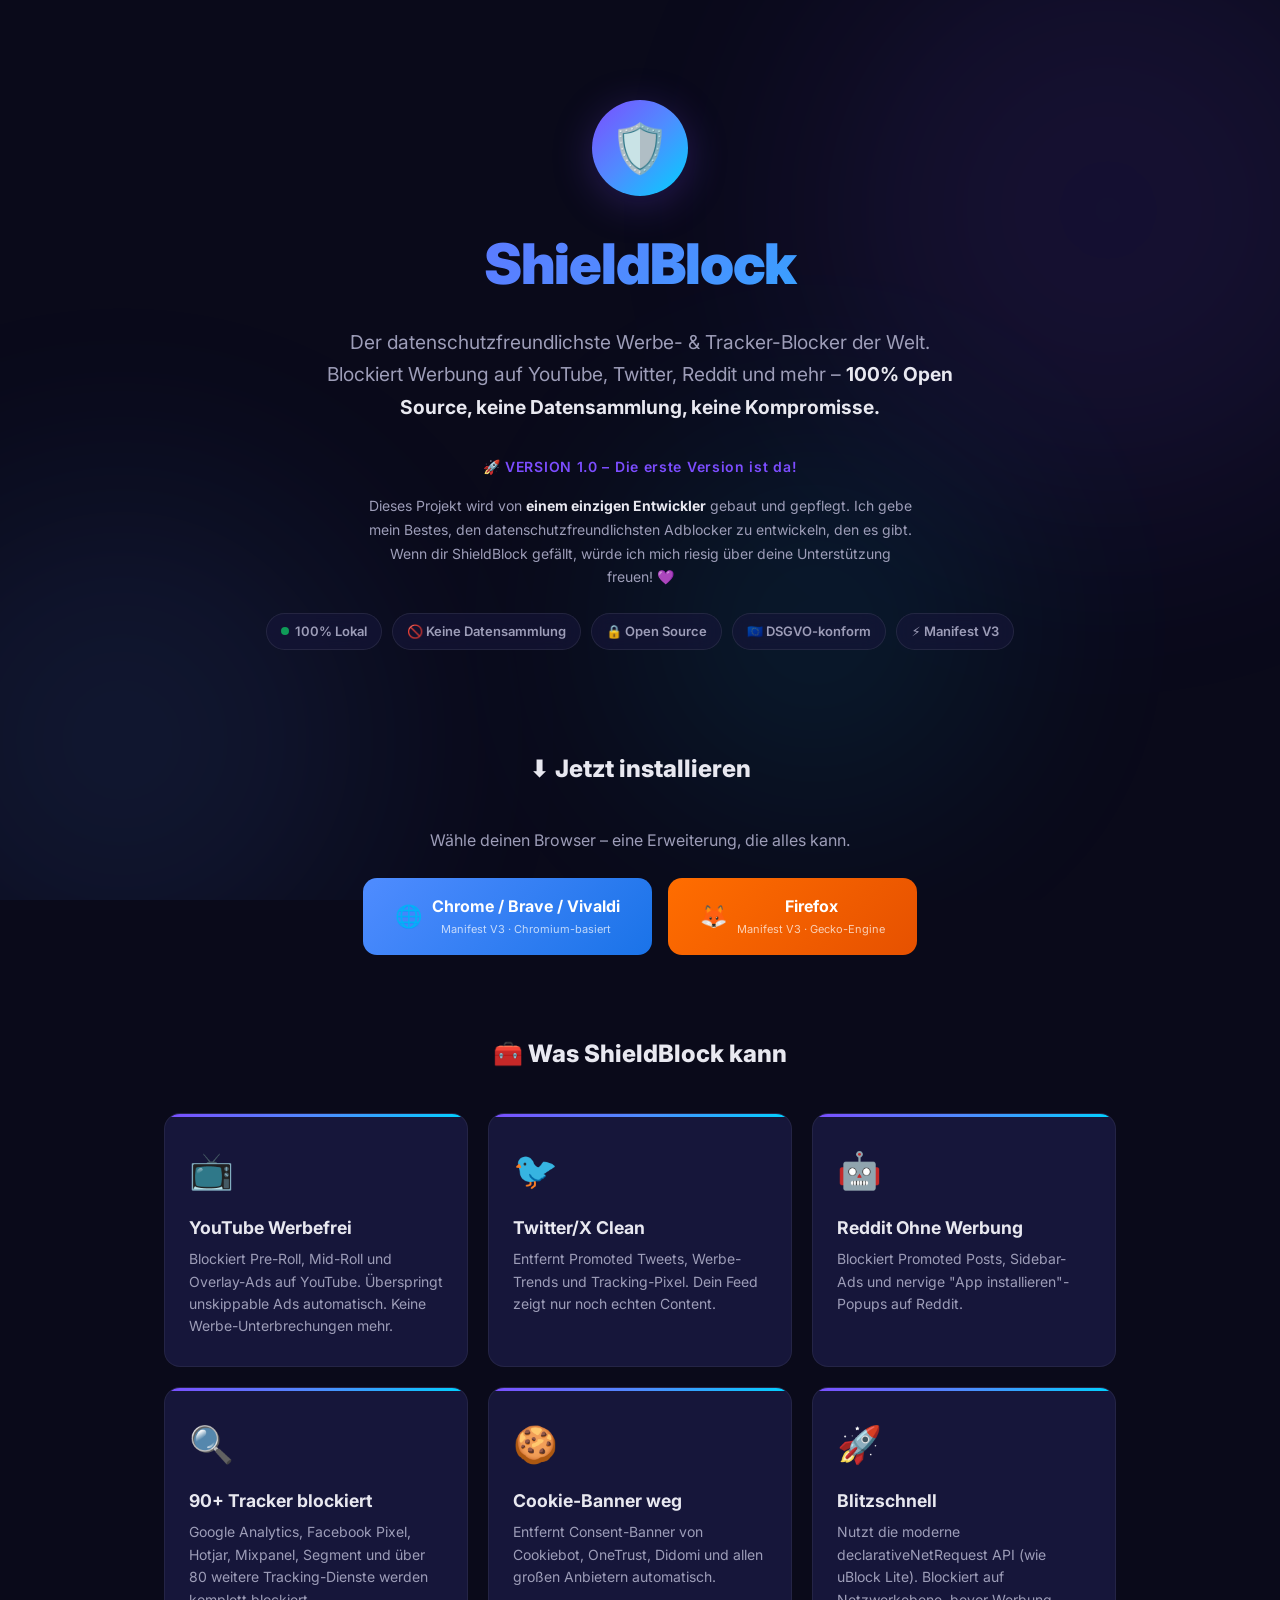
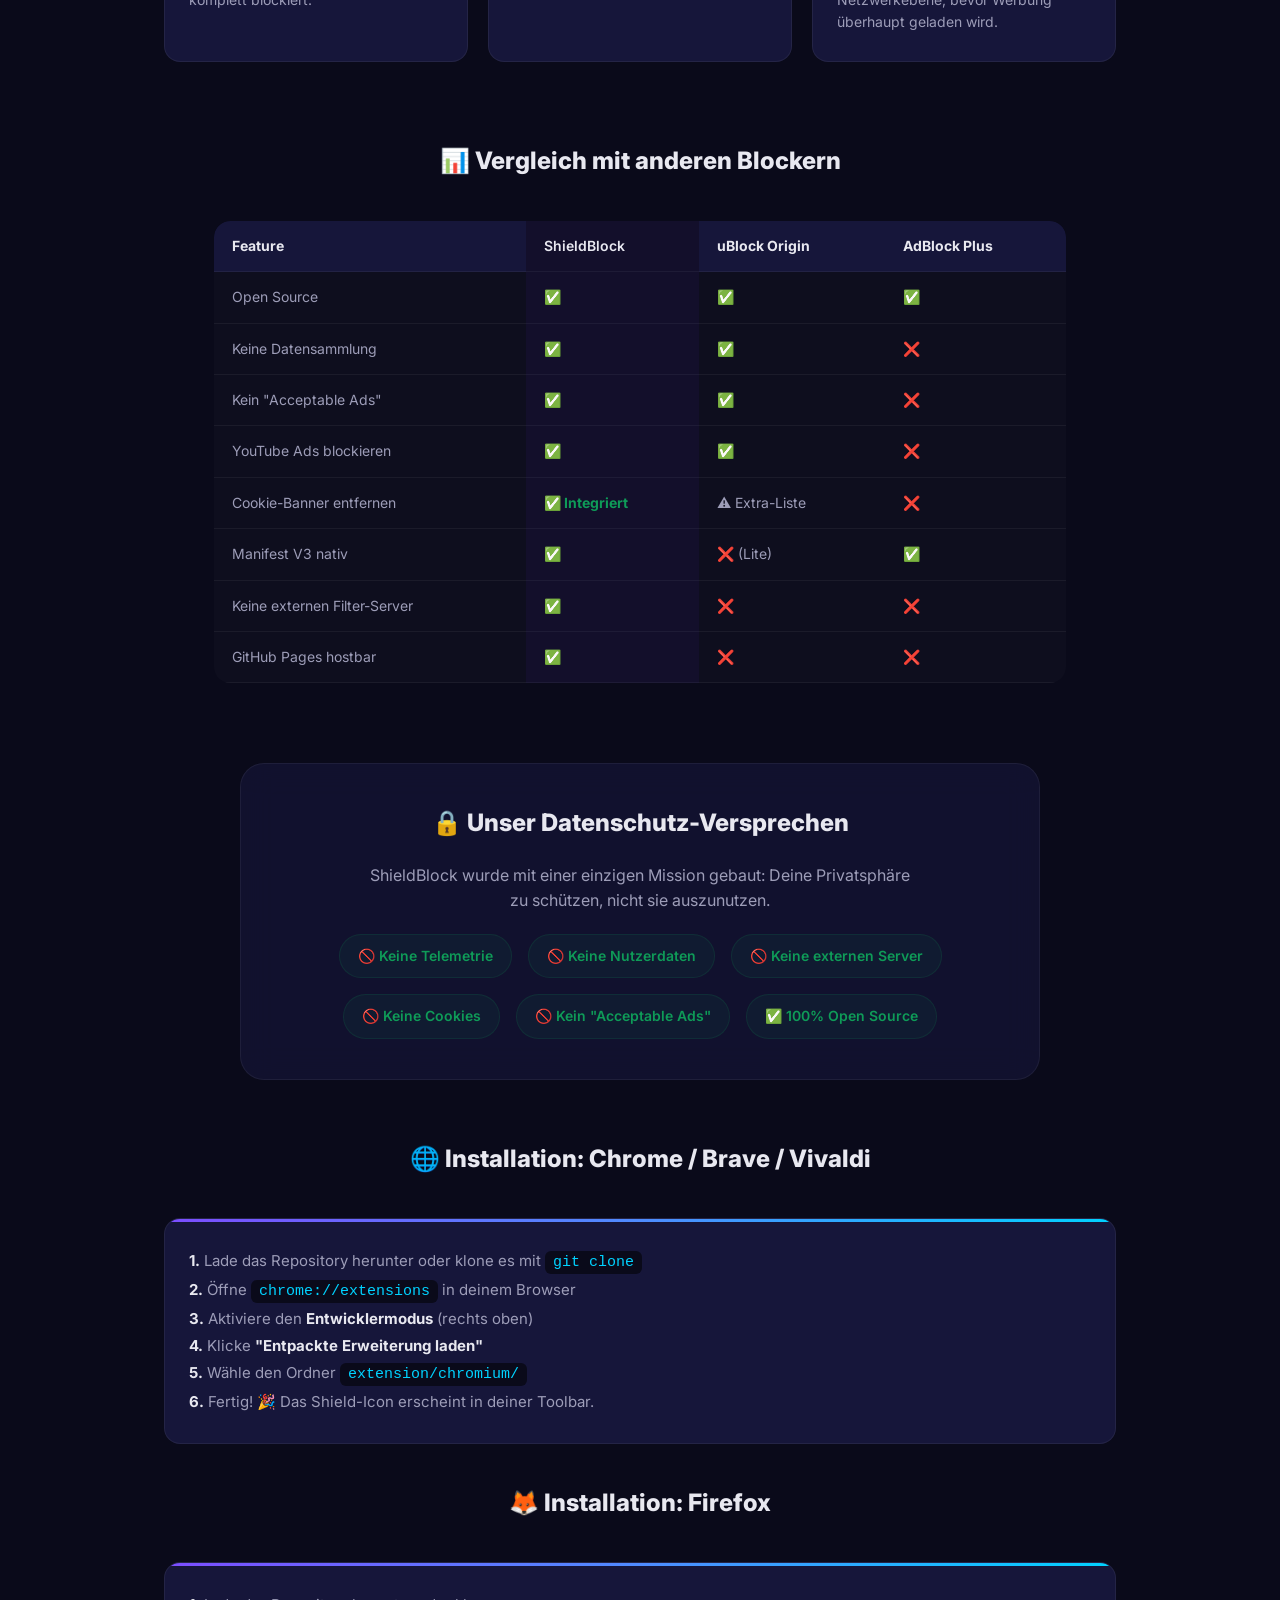
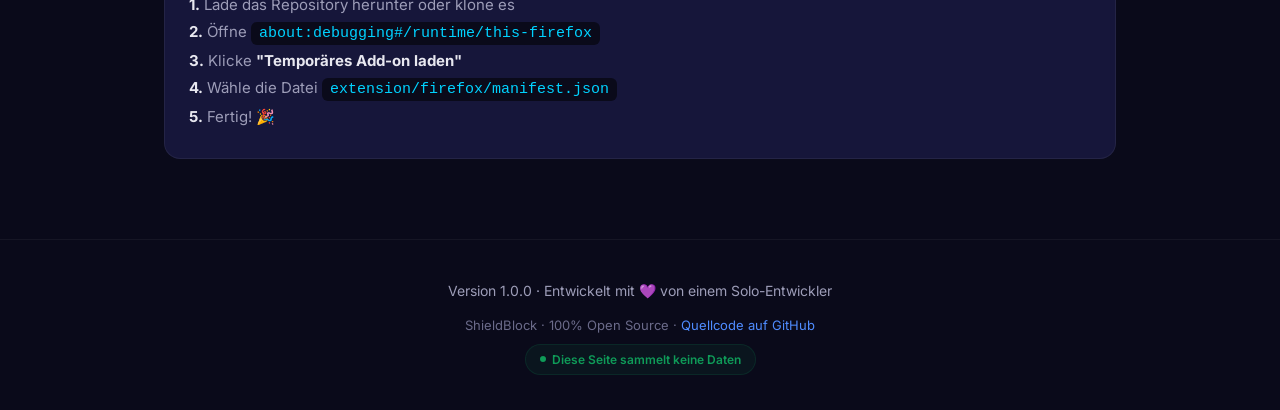
==== index.html @ 80fc5086 "Add files via upload" ====
<!DOCTYPE html>
<html lang="de">
<head>
  <meta charset="UTF-8">
  <meta name="viewport" content="width=device-width, initial-scale=1.0">
  <title>ShieldBlock – Der datenschutzfreundlichste Werbe- & Tracker-Blocker</title>
  <meta name="description" content="ShieldBlock blockiert Werbung auf YouTube, Twitter/X, Reddit und mehr. 100% datenschutzfreundlich, Open Source, keine Datensammlung. Browser-Erweiterung für Chrome, Brave, Vivaldi und Firefox.">
  <meta name="theme-color" content="#0a0a1a">
  <meta name="author" content="ShieldBlock">
  <meta property="og:title" content="ShieldBlock – Werbe- & Tracker-Blocker">
  <meta property="og:description" content="Blockiert Werbung, Tracker und Cookie-Banner auf allen Webseiten. 100% privat.">
  <meta property="og:type" content="website">
  <link rel="icon" href="data:image/svg+xml,<svg xmlns='http://www.w3.org/2000/svg' viewBox='0 0 100 100'><text y='0.9em' font-size='90'>🛡️</text></svg>">
  <link rel="stylesheet" href="styles.css">
</head>
<body>

  <div class="bg-animation" aria-hidden="true">
    <div class="orb"></div>
    <div class="orb"></div>
    <div class="orb"></div>
  </div>

  <div class="app-wrapper">

    <!-- ═══ HERO ═══ -->
    <header class="hero" id="hero">
      <div class="hero__shield" aria-hidden="true">🛡️</div>
      <h1 class="hero__title">ShieldBlock</h1>
      <p class="hero__subtitle">
        Der datenschutzfreundlichste Werbe- &amp; Tracker-Blocker der Welt.
        Blockiert Werbung auf YouTube, Twitter, Reddit und mehr –
        <strong>100% Open Source, keine Datensammlung, keine Kompromisse.</strong>
      </p>
      <p style="color: #7c4dff; font-size: 14px; font-weight: 600; margin-bottom: 16px; letter-spacing: 0.05em;">🚀 VERSION 1.0 – Die erste Version ist da!</p>
      <p style="color: #9d9db8; font-size: 14px; max-width: 550px; margin: 0 auto 24px; line-height: 1.7;">
        Dieses Projekt wird von <strong style="color: #e8e8f0;">einem einzigen Entwickler</strong> gebaut und gepflegt.
        Ich gebe mein Bestes, den datenschutzfreundlichsten Adblocker zu entwickeln, den es gibt.
        Wenn dir ShieldBlock gefällt, würde ich mich riesig über deine Unterstützung freuen! 💜
      </p>

      <div class="badges">
        <span class="badge"><span class="badge__dot"></span> 100% Lokal</span>
        <span class="badge">🚫 Keine Datensammlung</span>
        <span class="badge">🔒 Open Source</span>
        <span class="badge">🇪🇺 DSGVO-konform</span>
        <span class="badge">⚡ Manifest V3</span>
      </div>
    </header>

    <!-- ═══ DOWNLOAD ═══ -->
    <section class="download-section" id="download">
      <h2 class="section-title">⬇️ Jetzt installieren</h2>
      <p style="color: #9d9db8; margin-bottom: 8px;">Wähle deinen Browser – eine Erweiterung, die alles kann.</p>
      <div class="download-buttons">
        <a class="btn-download btn-download--chrome" href="#install-chromium" id="btn-chrome">
          <span class="btn-download__icon">🌐</span>
          <span class="btn-download__text">
            Chrome / Brave / Vivaldi
            <small>Manifest V3 · Chromium-basiert</small>
          </span>
        </a>
        <a class="btn-download btn-download--firefox" href="#install-firefox" id="btn-firefox">
          <span class="btn-download__icon">🦊</span>
          <span class="btn-download__text">
            Firefox
            <small>Manifest V3 · Gecko-Engine</small>
          </span>
        </a>
      </div>
    </section>

    <!-- ═══ FEATURES ═══ -->
    <section class="features-section" id="features">
      <h2 class="section-title">🧰 Was ShieldBlock kann</h2>
      <div class="features-grid">
        <div class="feature-card">
          <span class="feature-card__icon">📺</span>
          <h3 class="feature-card__title">YouTube Werbefrei</h3>
          <p class="feature-card__desc">Blockiert Pre-Roll, Mid-Roll und Overlay-Ads auf YouTube. Überspringt unskippable Ads automatisch. Keine Werbe-Unterbrechungen mehr.</p>
        </div>
        <div class="feature-card">
          <span class="feature-card__icon">🐦</span>
          <h3 class="feature-card__title">Twitter/X Clean</h3>
          <p class="feature-card__desc">Entfernt Promoted Tweets, Werbe-Trends und Tracking-Pixel. Dein Feed zeigt nur noch echten Content.</p>
        </div>
        <div class="feature-card">
          <span class="feature-card__icon">🤖</span>
          <h3 class="feature-card__title">Reddit Ohne Werbung</h3>
          <p class="feature-card__desc">Blockiert Promoted Posts, Sidebar-Ads und nervige "App installieren"-Popups auf Reddit.</p>
        </div>
        <div class="feature-card">
          <span class="feature-card__icon">🔍</span>
          <h3 class="feature-card__title">90+ Tracker blockiert</h3>
          <p class="feature-card__desc">Google Analytics, Facebook Pixel, Hotjar, Mixpanel, Segment und über 80 weitere Tracking-Dienste werden komplett blockiert.</p>
        </div>
        <div class="feature-card">
          <span class="feature-card__icon">🍪</span>
          <h3 class="feature-card__title">Cookie-Banner weg</h3>
          <p class="feature-card__desc">Entfernt Consent-Banner von Cookiebot, OneTrust, Didomi und allen großen Anbietern automatisch.</p>
        </div>
        <div class="feature-card">
          <span class="feature-card__icon">🚀</span>
          <h3 class="feature-card__title">Blitzschnell</h3>
          <p class="feature-card__desc">Nutzt die moderne declarativeNetRequest API (wie uBlock Lite). Blockiert auf Netzwerkebene, bevor Werbung überhaupt geladen wird.</p>
        </div>
      </div>
    </section>

    <!-- ═══ COMPARISON ═══ -->
    <section class="comparison-section" id="comparison">
      <h2 class="section-title">📊 Vergleich mit anderen Blockern</h2>
      <table class="comparison-table">
        <thead>
          <tr>
            <th>Feature</th>
            <th class="highlight">ShieldBlock</th>
            <th>uBlock Origin</th>
            <th>AdBlock Plus</th>
          </tr>
        </thead>
        <tbody>
          <tr>
            <td>Open Source</td>
            <td class="highlight"><span class="check">✅</span></td>
            <td><span class="check">✅</span></td>
            <td><span class="check">✅</span></td>
          </tr>
          <tr>
            <td>Keine Datensammlung</td>
            <td class="highlight"><span class="check">✅</span></td>
            <td><span class="check">✅</span></td>
            <td><span class="cross">❌</span></td>
          </tr>
          <tr>
            <td>Kein "Acceptable Ads"</td>
            <td class="highlight"><span class="check">✅</span></td>
            <td><span class="check">✅</span></td>
            <td><span class="cross">❌</span></td>
          </tr>
          <tr>
            <td>YouTube Ads blockieren</td>
            <td class="highlight"><span class="check">✅</span></td>
            <td><span class="check">✅</span></td>
            <td><span class="cross">❌</span></td>
          </tr>
          <tr>
            <td>Cookie-Banner entfernen</td>
            <td class="highlight"><span class="check">✅ Integriert</span></td>
            <td>⚠️ Extra-Liste</td>
            <td><span class="cross">❌</span></td>
          </tr>
          <tr>
            <td>Manifest V3 nativ</td>
            <td class="highlight"><span class="check">✅</span></td>
            <td><span class="cross">❌</span> (Lite)</td>
            <td><span class="check">✅</span></td>
          </tr>
          <tr>
            <td>Keine externen Filter-Server</td>
            <td class="highlight"><span class="check">✅</span></td>
            <td><span class="cross">❌</span></td>
            <td><span class="cross">❌</span></td>
          </tr>
          <tr>
            <td>GitHub Pages hostbar</td>
            <td class="highlight"><span class="check">✅</span></td>
            <td><span class="cross">❌</span></td>
            <td><span class="cross">❌</span></td>
          </tr>
        </tbody>
      </table>
    </section>

    <!-- ═══ PRIVACY ═══ -->
    <section class="privacy-section" id="privacy">
      <h2 class="section-title">🔒 Unser Datenschutz-Versprechen</h2>
      <p style="color: #9d9db8; max-width: 560px; margin: 0 auto;">
        ShieldBlock wurde mit einer einzigen Mission gebaut: Deine Privatsphäre zu schützen, nicht sie auszunutzen.
      </p>
      <ul class="privacy-list">
        <li>🚫 Keine Telemetrie</li>
        <li>🚫 Keine Nutzerdaten</li>
        <li>🚫 Keine externen Server</li>
        <li>🚫 Keine Cookies</li>
        <li>🚫 Kein "Acceptable Ads"</li>
        <li>✅ 100% Open Source</li>
      </ul>
    </section>

    <!-- ═══ INSTALL INSTRUCTIONS ═══ -->
    <section class="features-section" id="install-chromium" style="margin-top: -20px;">
      <h2 class="section-title">🌐 Installation: Chrome / Brave / Vivaldi</h2>
      <div class="features-grid" style="grid-template-columns: 1fr;">
        <div class="feature-card">
          <p class="feature-card__desc" style="font-size: 15px; line-height: 1.8;">
            <strong style="color: #e8e8f0;">1.</strong> Lade das Repository herunter oder klone es mit <code style="background: #0a0a1a; padding: 3px 8px; border-radius: 6px; color: #00d2ff;">git clone</code><br>
            <strong style="color: #e8e8f0;">2.</strong> Öffne <code style="background: #0a0a1a; padding: 3px 8px; border-radius: 6px; color: #00d2ff;">chrome://extensions</code> in deinem Browser<br>
            <strong style="color: #e8e8f0;">3.</strong> Aktiviere den <strong style="color: #e8e8f0;">Entwicklermodus</strong> (rechts oben)<br>
            <strong style="color: #e8e8f0;">4.</strong> Klicke <strong style="color: #e8e8f0;">"Entpackte Erweiterung laden"</strong><br>
            <strong style="color: #e8e8f0;">5.</strong> Wähle den Ordner <code style="background: #0a0a1a; padding: 3px 8px; border-radius: 6px; color: #00d2ff;">extension/chromium/</code><br>
            <strong style="color: #e8e8f0;">6.</strong> Fertig! 🎉 Das Shield-Icon erscheint in deiner Toolbar.
          </p>
        </div>
      </div>
    </section>

    <section class="features-section" id="install-firefox" style="margin-top: -40px;">
      <h2 class="section-title">🦊 Installation: Firefox</h2>
      <div class="features-grid" style="grid-template-columns: 1fr;">
        <div class="feature-card">
          <p class="feature-card__desc" style="font-size: 15px; line-height: 1.8;">
            <strong style="color: #e8e8f0;">1.</strong> Lade das Repository herunter oder klone es<br>
            <strong style="color: #e8e8f0;">2.</strong> Öffne <code style="background: #0a0a1a; padding: 3px 8px; border-radius: 6px; color: #00d2ff;">about:debugging#/runtime/this-firefox</code><br>
            <strong style="color: #e8e8f0;">3.</strong> Klicke <strong style="color: #e8e8f0;">"Temporäres Add-on laden"</strong><br>
            <strong style="color: #e8e8f0;">4.</strong> Wähle die Datei <code style="background: #0a0a1a; padding: 3px 8px; border-radius: 6px; color: #00d2ff;">extension/firefox/manifest.json</code><br>
            <strong style="color: #e8e8f0;">5.</strong> Fertig! 🎉
          </p>
        </div>
      </div>
    </section>

    <!-- ═══ FOOTER ═══ -->
    <footer class="site-footer" id="footer">
      <p style="margin-bottom: 12px; font-size: 14px; color: #9d9db8;">Version 1.0.0 &middot; Entwickelt mit 💜 von einem Solo-Entwickler</p>
      <p>ShieldBlock &middot; 100% Open Source &middot; <a href="https://github.com" target="_blank" rel="noopener noreferrer">Quellcode auf GitHub</a></p>
      <p style="margin-top: 8px; display: inline-flex; align-items: center; gap: 6px; padding: 5px 14px; border-radius: 100px; background: rgba(15,155,88,0.08); border: 1px solid rgba(15,155,88,0.15); color: #0f9b58; font-size: 12px; font-weight: 600;">
        <span style="width:6px;height:6px;border-radius:50%;background:#0f9b58;display:inline-block;"></span>
        Diese Seite sammelt keine Daten
      </p>
    </footer>

  </div>
</body>
</html>
---- styles.css ----
/* ============================================
   PrivacyToolbox – Landing Page Styles
   GitHub Pages – Dark Premium Design
   ============================================ */

@import url('https://fonts.googleapis.com/css2?family=Inter:wght@400;500;600;700;800;900&display=swap');

:root {
  --bg-primary: #0a0a1a;
  --bg-secondary: #111128;
  --bg-card: #16163a;
  --bg-glass: rgba(22, 22, 58, 0.65);
  --text-primary: #e8e8f0;
  --text-secondary: #9d9db8;
  --text-muted: #6b6b8a;
  --accent-purple: #7c4dff;
  --accent-blue: #4f8cff;
  --accent-cyan: #00d2ff;
  --accent-green: #0f9b58;
  --accent-orange: #ff6d00;
  --gradient-hero: linear-gradient(135deg, #7c4dff 0%, #4f8cff 50%, #00d2ff 100%);
  --shadow-glow: 0 8px 40px rgba(124, 77, 255, 0.25);
  --radius-md: 16px;
  --radius-lg: 24px;
  --transition: 0.3s cubic-bezier(0.4, 0, 0.2, 1);
}

*, *::before, *::after { margin: 0; padding: 0; box-sizing: border-box; }
html { scroll-behavior: smooth; }
body {
  font-family: 'Inter', system-ui, sans-serif;
  background: var(--bg-primary);
  color: var(--text-primary);
  line-height: 1.6;
  min-height: 100vh;
  overflow-x: hidden;
  -webkit-font-smoothing: antialiased;
}

/* ── Background Animation ── */
.bg-animation { position: fixed; inset: 0; z-index: 0; pointer-events: none; overflow: hidden; }
.orb { position: absolute; border-radius: 50%; filter: blur(120px); opacity: 0.1; animation: orbFloat 20s ease-in-out infinite; }
.orb:nth-child(1) { width: 600px; height: 600px; background: var(--accent-purple); top: -10%; right: -10%; animation-duration: 25s; }
.orb:nth-child(2) { width: 500px; height: 500px; background: var(--accent-blue); bottom: -10%; left: -10%; animation-duration: 30s; animation-delay: -5s; }
.orb:nth-child(3) { width: 350px; height: 350px; background: var(--accent-cyan); top: 50%; left: 50%; animation-duration: 22s; animation-delay: -10s; }
@keyframes orbFloat {
  0%, 100% { transform: translate(0, 0) scale(1); }
  33% { transform: translate(40px, -60px) scale(1.08); }
  66% { transform: translate(-30px, 40px) scale(0.95); }
}

.app-wrapper { position: relative; z-index: 1; }

/* ── Hero ── */
.hero { text-align: center; padding: 100px 24px 60px; }
.hero__shield {
  display: inline-flex; align-items: center; justify-content: center;
  width: 96px; height: 96px; border-radius: 50%;
  background: var(--gradient-hero); font-size: 48px; margin-bottom: 24px;
  box-shadow: var(--shadow-glow);
  animation: shieldPulse 3s ease-in-out infinite;
}
@keyframes shieldPulse {
  0%, 100% { box-shadow: 0 0 30px rgba(124, 77, 255, 0.3); }
  50% { box-shadow: 0 0 60px rgba(124, 77, 255, 0.5), 0 0 100px rgba(79, 140, 255, 0.2); }
}
.hero__title {
  font-size: clamp(2rem, 5vw, 3.5rem); font-weight: 900; letter-spacing: -0.02em;
  background: var(--gradient-hero); -webkit-background-clip: text; -webkit-text-fill-color: transparent;
  background-clip: text; margin-bottom: 16px;
}
.hero__subtitle {
  font-size: clamp(1rem, 2.5vw, 1.2rem); color: var(--text-secondary);
  max-width: 640px; margin: 0 auto 32px; line-height: 1.7;
}
.hero__subtitle strong { color: var(--text-primary); }

/* ── Badges ── */
.badges { display: flex; flex-wrap: wrap; justify-content: center; gap: 10px; margin-bottom: 40px; }
.badge {
  display: inline-flex; align-items: center; gap: 6px;
  padding: 7px 14px; border-radius: 100px;
  background: var(--bg-glass); backdrop-filter: blur(12px);
  border: 1px solid rgba(255,255,255,0.08);
  font-size: 13px; font-weight: 600; color: var(--text-secondary);
  transition: all var(--transition);
}
.badge:hover { border-color: rgba(124,77,255,0.3); color: var(--text-primary); }
.badge__dot { width: 8px; height: 8px; border-radius: 50%; background: var(--accent-green); animation: dotBlink 2s ease-in-out infinite; }
@keyframes dotBlink { 0%, 100% { opacity: 1; } 50% { opacity: 0.3; } }

/* ── Download Buttons ── */
.download-section { text-align: center; max-width: 700px; margin: 0 auto 80px; padding: 0 24px; }
.download-buttons { display: flex; flex-wrap: wrap; justify-content: center; gap: 16px; margin-top: 24px; }
.btn-download {
  display: inline-flex; align-items: center; gap: 10px;
  padding: 16px 32px; border-radius: 14px;
  font-size: 16px; font-weight: 700; color: #fff;
  text-decoration: none; border: none; cursor: pointer;
  transition: all var(--transition); position: relative; overflow: hidden;
}
.btn-download::before {
  content: ''; position: absolute; inset: 0;
  background: rgba(255,255,255,0.1); opacity: 0;
  transition: opacity var(--transition);
}
.btn-download:hover::before { opacity: 1; }
.btn-download:hover { transform: translateY(-3px); box-shadow: 0 12px 40px rgba(0,0,0,0.4); }
.btn-download:active { transform: translateY(0) scale(0.98); }
.btn-download--chrome { background: linear-gradient(135deg, #4f8cff, #1a73e8); }
.btn-download--firefox { background: linear-gradient(135deg, #ff6d00, #e65100); }
.btn-download__icon { font-size: 22px; }
.btn-download__text small { display: block; font-size: 11px; font-weight: 400; opacity: 0.7; margin-top: 2px; }

/* ── Features Grid ── */
.features-section { max-width: 1000px; margin: 0 auto 80px; padding: 0 24px; }
.section-title { text-align: center; font-size: 1.5rem; font-weight: 800; margin-bottom: 40px; }
.features-grid { display: grid; grid-template-columns: repeat(auto-fit, minmax(260px, 1fr)); gap: 20px; }
.feature-card {
  padding: 28px 24px; border-radius: var(--radius-md);
  background: var(--bg-card); border: 1px solid rgba(255,255,255,0.06);
  transition: all var(--transition); position: relative; overflow: hidden;
}
.feature-card::before {
  content: ''; position: absolute; top: 0; left: 0; right: 0; height: 3px;
  background: var(--gradient-hero); border-radius: var(--radius-md) var(--radius-md) 0 0;
}
.feature-card:hover { transform: translateY(-4px); border-color: rgba(255,255,255,0.12); box-shadow: 0 16px 48px rgba(0,0,0,0.4); }
.feature-card__icon { font-size: 36px; margin-bottom: 14px; display: block; }
.feature-card__title { font-size: 1.1rem; font-weight: 700; margin-bottom: 6px; }
.feature-card__desc { font-size: 14px; color: var(--text-secondary); line-height: 1.6; }

/* ── Comparison Table ── */
.comparison-section { max-width: 900px; margin: 0 auto 80px; padding: 0 24px; }
.comparison-table { width: 100%; border-collapse: collapse; border-radius: var(--radius-md); overflow: hidden; }
.comparison-table th, .comparison-table td {
  padding: 14px 18px; text-align: left; font-size: 14px;
  border-bottom: 1px solid rgba(255,255,255,0.05);
}
.comparison-table th { background: var(--bg-card); font-weight: 700; color: var(--text-primary); }
.comparison-table th:first-child { border-radius: var(--radius-md) 0 0 0; }
.comparison-table th:last-child { border-radius: 0 var(--radius-md) 0 0; }
.comparison-table td { background: rgba(255,255,255,0.02); color: var(--text-secondary); }
.comparison-table tr:hover td { background: rgba(255,255,255,0.04); }
.comparison-table .check { color: var(--accent-green); font-weight: 700; }
.comparison-table .cross { color: #ff4757; }
.comparison-table .highlight { background: rgba(124,77,255,0.08) !important; color: var(--text-primary); font-weight: 600; }

/* ── Privacy Section ── */
.privacy-section {
  max-width: 800px; margin: 0 auto 80px; padding: 40px;
  border-radius: var(--radius-lg); background: var(--bg-glass);
  backdrop-filter: blur(16px); border: 1px solid rgba(255,255,255,0.06);
  text-align: center;
}
.privacy-section h2 { margin-bottom: 20px; }
.privacy-list { list-style: none; display: flex; flex-wrap: wrap; justify-content: center; gap: 16px; margin-top: 20px; }
.privacy-list li {
  display: flex; align-items: center; gap: 8px;
  padding: 10px 18px; border-radius: 100px;
  background: rgba(15,155,88,0.08); border: 1px solid rgba(15,155,88,0.15);
  color: var(--accent-green); font-size: 14px; font-weight: 600;
}

/* ── Footer ── */
.site-footer {
  text-align: center; padding: 40px 24px;
  border-top: 1px solid rgba(255,255,255,0.05);
  color: var(--text-muted); font-size: 13px;
}
.site-footer a { color: var(--accent-blue); text-decoration: none; }
.site-footer a:hover { color: var(--accent-purple); }

/* ── Responsive ── */
@media (max-width: 768px) {
  .hero { padding: 70px 16px 40px; }
  .features-grid { grid-template-columns: 1fr; }
  .download-buttons { flex-direction: column; align-items: center; }
  .btn-download { width: 100%; max-width: 320px; justify-content: center; }
  .comparison-table { font-size: 12px; }
  .comparison-table th, .comparison-table td { padding: 10px 12px; }
  .privacy-section { margin-left: 16px; margin-right: 16px; padding: 24px; }
  .privacy-list { flex-direction: column; align-items: center; }
}
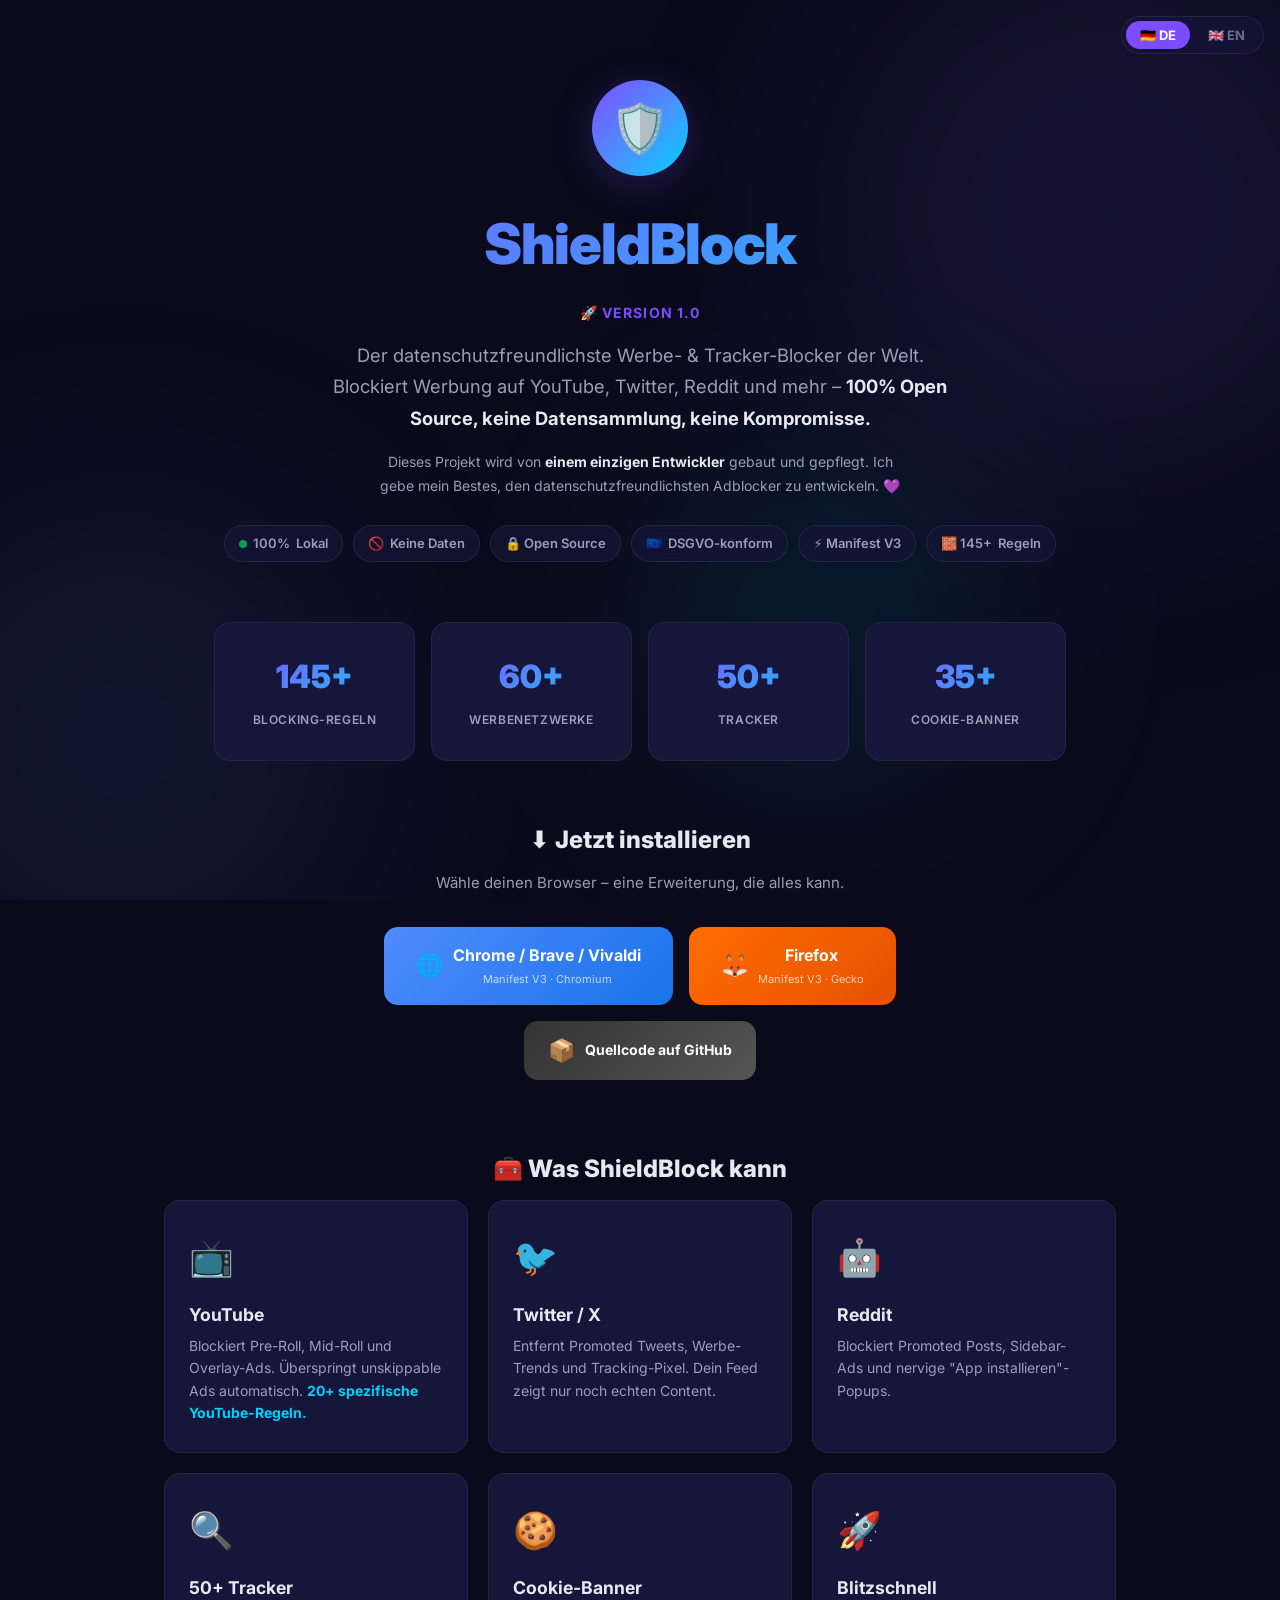
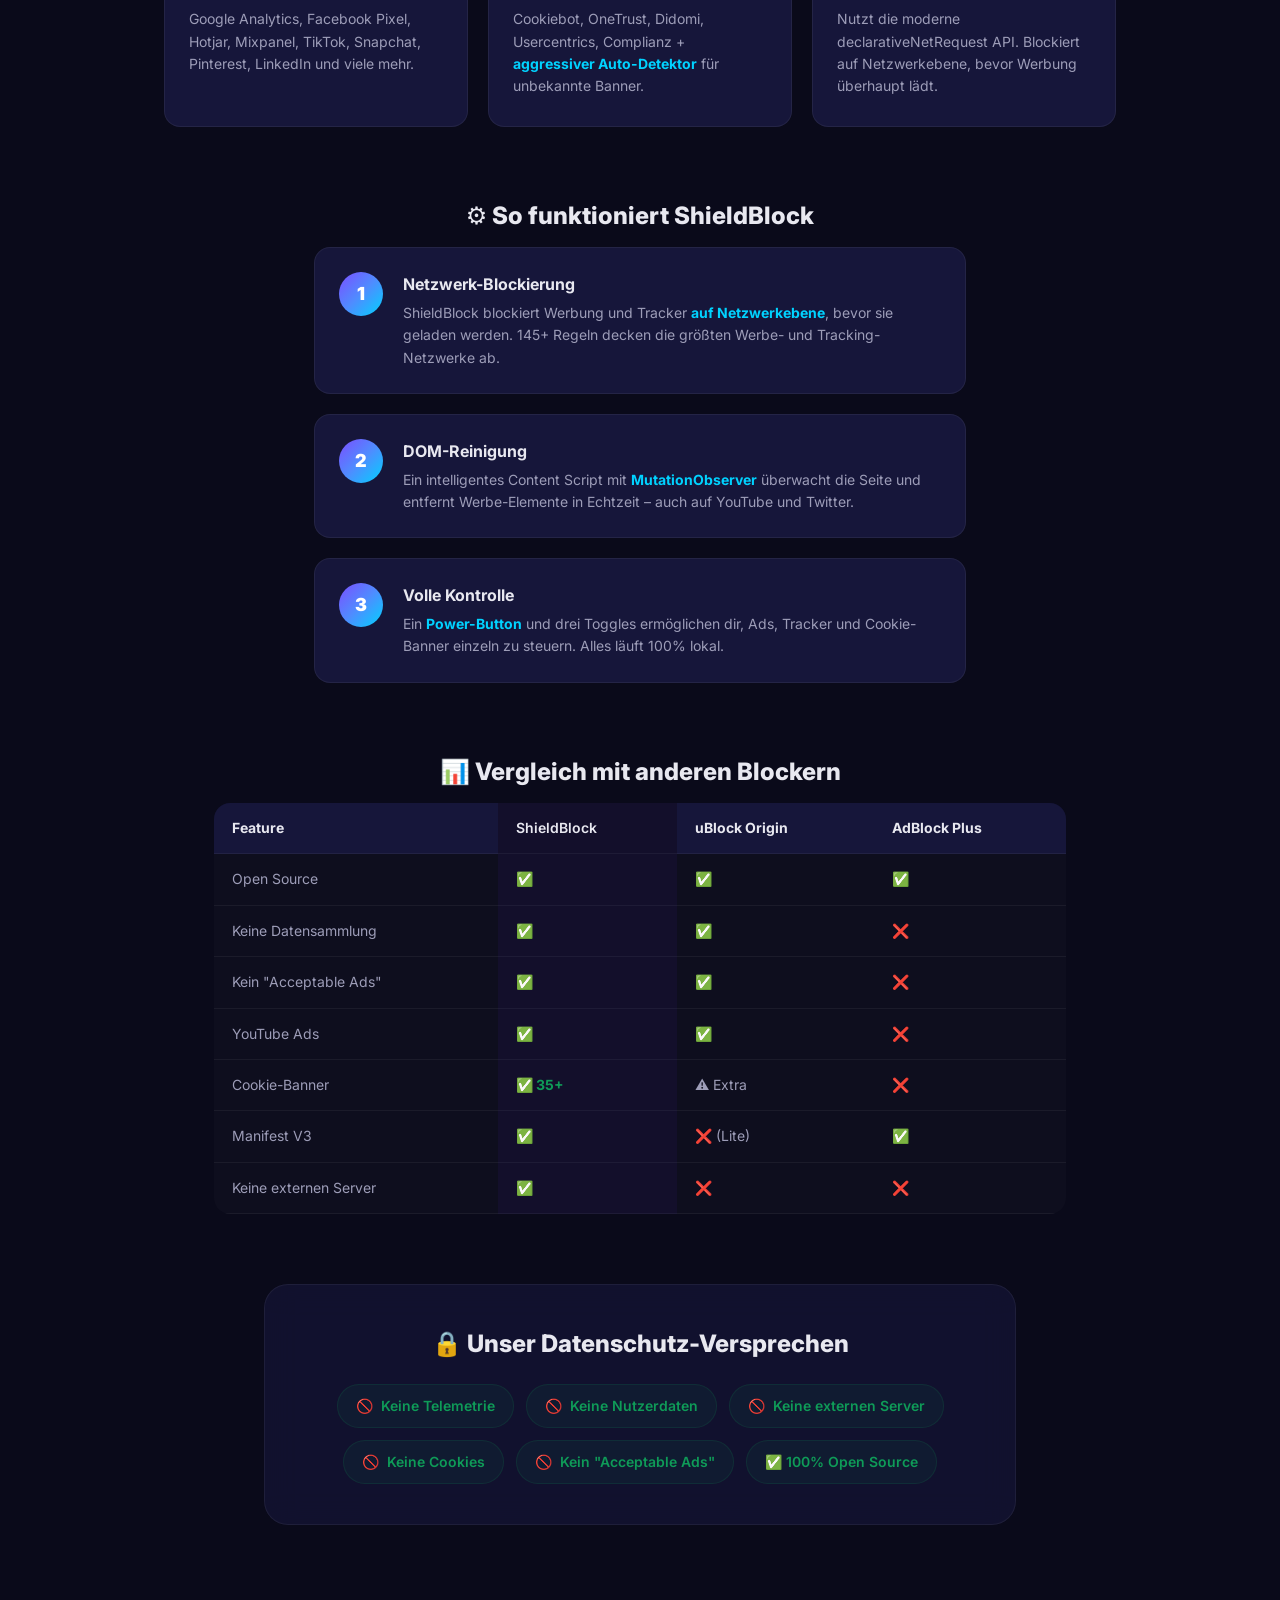
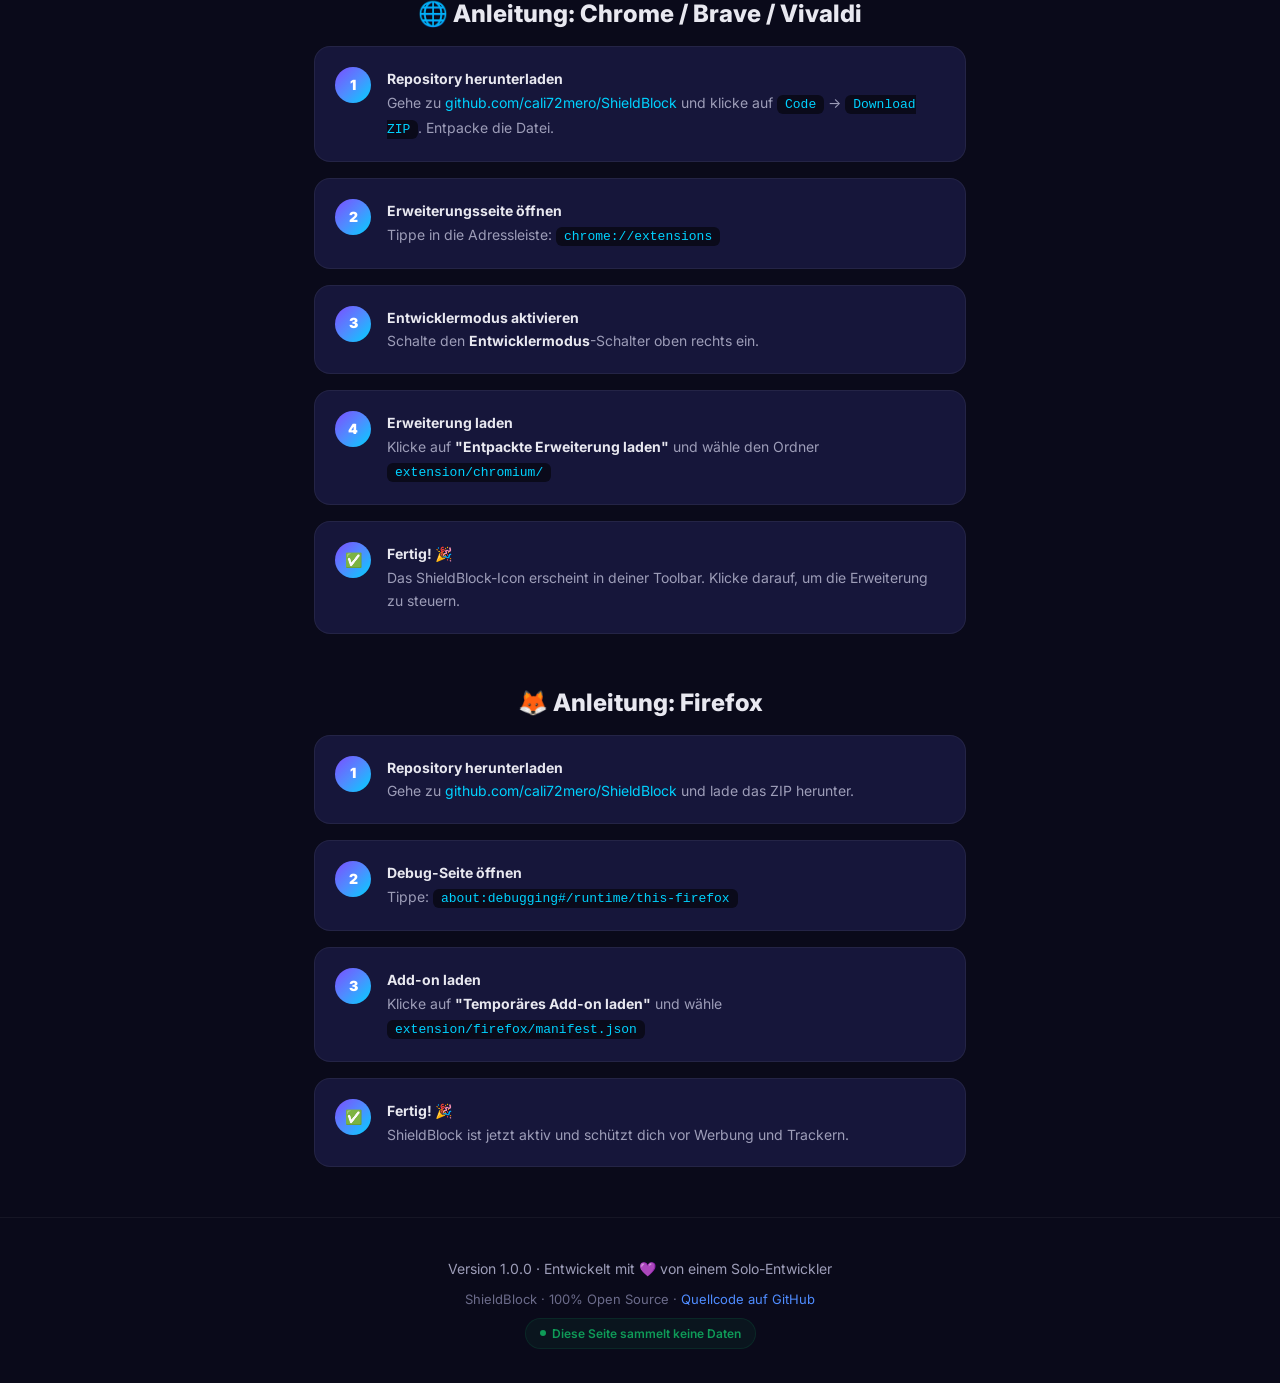
==== commit f7fcbbb0: "Add files via upload" ====
--- a/index.html
+++ b/index.html
@@ -4,12 +4,11 @@
   <meta charset="UTF-8">
   <meta name="viewport" content="width=device-width, initial-scale=1.0">
   <title>ShieldBlock – Der datenschutzfreundlichste Werbe- & Tracker-Blocker</title>
-  <meta name="description" content="ShieldBlock blockiert Werbung auf YouTube, Twitter/X, Reddit und mehr. 100% datenschutzfreundlich, Open Source, keine Datensammlung. Browser-Erweiterung für Chrome, Brave, Vivaldi und Firefox.">
+  <meta name="description" content="ShieldBlock blocks ads on YouTube, Twitter/X, Reddit and more. 100% privacy-friendly, Open Source, no data collection. Browser extension for Chrome, Brave, Vivaldi and Firefox.">
   <meta name="theme-color" content="#0a0a1a">
-  <meta name="author" content="ShieldBlock">
-  <meta property="og:title" content="ShieldBlock – Werbe- & Tracker-Blocker">
-  <meta property="og:description" content="Blockiert Werbung, Tracker und Cookie-Banner auf allen Webseiten. 100% privat.">
-  <meta property="og:type" content="website">
+  <meta property="og:title" content="ShieldBlock – Ad & Tracker Blocker">
+  <meta property="og:description" content="Blocks ads, trackers and cookie banners. 100% private.">
+  <meta property="og:url" content="https://cali72mero.github.io/ShieldBlock/">
   <link rel="icon" href="data:image/svg+xml,<svg xmlns='http://www.w3.org/2000/svg' viewBox='0 0 100 100'><text y='0.9em' font-size='90'>🛡️</text></svg>">
   <link rel="stylesheet" href="styles.css">
 </head>
@@ -21,215 +20,414 @@
     <div class="orb"></div>
   </div>
 
+  <!-- Language Switcher -->
+  <div class="lang-switcher" id="lang-switcher">
+    <button class="lang-btn lang-btn--active" data-lang="de" id="btn-lang-de">🇩🇪 DE</button>
+    <button class="lang-btn" data-lang="en" id="btn-lang-en">🇬🇧 EN</button>
+  </div>
+
   <div class="app-wrapper">
 
     <!-- ═══ HERO ═══ -->
     <header class="hero" id="hero">
       <div class="hero__shield" aria-hidden="true">🛡️</div>
       <h1 class="hero__title">ShieldBlock</h1>
+      <p class="hero__version-badge">🚀 VERSION 1.0</p>
       <p class="hero__subtitle">
-        Der datenschutzfreundlichste Werbe- &amp; Tracker-Blocker der Welt.
+        <span class="lang-de">Der datenschutzfreundlichste Werbe- &amp; Tracker-Blocker der Welt.
         Blockiert Werbung auf YouTube, Twitter, Reddit und mehr –
-        <strong>100% Open Source, keine Datensammlung, keine Kompromisse.</strong>
-      </p>
-      <p style="color: #7c4dff; font-size: 14px; font-weight: 600; margin-bottom: 16px; letter-spacing: 0.05em;">🚀 VERSION 1.0 – Die erste Version ist da!</p>
-      <p style="color: #9d9db8; font-size: 14px; max-width: 550px; margin: 0 auto 24px; line-height: 1.7;">
-        Dieses Projekt wird von <strong style="color: #e8e8f0;">einem einzigen Entwickler</strong> gebaut und gepflegt.
-        Ich gebe mein Bestes, den datenschutzfreundlichsten Adblocker zu entwickeln, den es gibt.
-        Wenn dir ShieldBlock gefällt, würde ich mich riesig über deine Unterstützung freuen! 💜
+        <strong>100% Open Source, keine Datensammlung, keine Kompromisse.</strong></span>
+        <span class="lang-en" hidden>The most privacy-friendly ad &amp; tracker blocker in the world.
+        Blocks ads on YouTube, Twitter, Reddit and more –
+        <strong>100% Open Source, no data collection, no compromises.</strong></span>
+      </p>
+      <p class="hero__solo">
+        <span class="lang-de">Dieses Projekt wird von <strong>einem einzigen Entwickler</strong> gebaut und gepflegt. Ich gebe mein Bestes, den datenschutzfreundlichsten Adblocker zu entwickeln. 💜</span>
+        <span class="lang-en" hidden>This project is built and maintained by <strong>a single developer</strong>. I'm doing my best to build the most privacy-friendly adblocker out there. 💜</span>
       </p>
 
       <div class="badges">
-        <span class="badge"><span class="badge__dot"></span> 100% Lokal</span>
-        <span class="badge">🚫 Keine Datensammlung</span>
+        <span class="badge"><span class="badge__dot"></span> 100% <span class="lang-de">Lokal</span><span class="lang-en" hidden>Local</span></span>
+        <span class="badge">🚫 <span class="lang-de">Keine Daten</span><span class="lang-en" hidden>No Data</span></span>
         <span class="badge">🔒 Open Source</span>
-        <span class="badge">🇪🇺 DSGVO-konform</span>
+        <span class="badge">🇪🇺 <span class="lang-de">DSGVO-konform</span><span class="lang-en" hidden>GDPR compliant</span></span>
         <span class="badge">⚡ Manifest V3</span>
+        <span class="badge">🧱 145+ <span class="lang-de">Regeln</span><span class="lang-en" hidden>Rules</span></span>
       </div>
     </header>
+
+    <!-- ═══ STATS ═══ -->
+    <section class="stats-section" id="stats">
+      <div class="stats-grid">
+        <div class="stat-card" data-count="145">
+          <span class="stat-card__number" id="counter-rules">0</span>
+          <span class="stat-card__label"><span class="lang-de">Blocking-Regeln</span><span class="lang-en" hidden>Blocking Rules</span></span>
+        </div>
+        <div class="stat-card" data-count="60">
+          <span class="stat-card__number" id="counter-ads">0</span>
+          <span class="stat-card__label"><span class="lang-de">Werbenetzwerke</span><span class="lang-en" hidden>Ad Networks</span></span>
+        </div>
+        <div class="stat-card" data-count="50">
+          <span class="stat-card__number" id="counter-trackers">0</span>
+          <span class="stat-card__label">Tracker</span>
+        </div>
+        <div class="stat-card" data-count="35">
+          <span class="stat-card__number" id="counter-cookies">0</span>
+          <span class="stat-card__label">Cookie-Banner</span>
+        </div>
+      </div>
+    </section>
 
     <!-- ═══ DOWNLOAD ═══ -->
     <section class="download-section" id="download">
-      <h2 class="section-title">⬇️ Jetzt installieren</h2>
-      <p style="color: #9d9db8; margin-bottom: 8px;">Wähle deinen Browser – eine Erweiterung, die alles kann.</p>
+      <h2 class="section-title">
+        <span class="lang-de">⬇️ Jetzt installieren</span>
+        <span class="lang-en" hidden>⬇️ Install Now</span>
+      </h2>
+      <p class="section-desc">
+        <span class="lang-de">Wähle deinen Browser – eine Erweiterung, die alles kann.</span>
+        <span class="lang-en" hidden>Choose your browser – one extension that does it all.</span>
+      </p>
       <div class="download-buttons">
         <a class="btn-download btn-download--chrome" href="#install-chromium" id="btn-chrome">
           <span class="btn-download__icon">🌐</span>
           <span class="btn-download__text">
             Chrome / Brave / Vivaldi
-            <small>Manifest V3 · Chromium-basiert</small>
+            <small>Manifest V3 · Chromium</small>
           </span>
         </a>
         <a class="btn-download btn-download--firefox" href="#install-firefox" id="btn-firefox">
           <span class="btn-download__icon">🦊</span>
           <span class="btn-download__text">
             Firefox
-            <small>Manifest V3 · Gecko-Engine</small>
+            <small>Manifest V3 · Gecko</small>
           </span>
         </a>
       </div>
+      <p style="text-align:center; margin-top:16px;">
+        <a href="https://github.com/cali72mero/ShieldBlock?tab=readme-ov-file" target="_blank" rel="noopener" class="btn-download" style="background:linear-gradient(135deg,#333,#555); display:inline-flex; font-size:14px; padding:12px 24px;">
+          <span class="btn-download__icon">📦</span>
+          <span class="btn-download__text">
+            <span class="lang-de">Quellcode auf GitHub</span>
+            <span class="lang-en" hidden>Source Code on GitHub</span>
+          </span>
+        </a>
+      </p>
     </section>
 
     <!-- ═══ FEATURES ═══ -->
     <section class="features-section" id="features">
-      <h2 class="section-title">🧰 Was ShieldBlock kann</h2>
+      <h2 class="section-title">
+        <span class="lang-de">🧰 Was ShieldBlock kann</span>
+        <span class="lang-en" hidden>🧰 What ShieldBlock Can Do</span>
+      </h2>
       <div class="features-grid">
-        <div class="feature-card">
+        <div class="feature-card fade-in">
           <span class="feature-card__icon">📺</span>
-          <h3 class="feature-card__title">YouTube Werbefrei</h3>
-          <p class="feature-card__desc">Blockiert Pre-Roll, Mid-Roll und Overlay-Ads auf YouTube. Überspringt unskippable Ads automatisch. Keine Werbe-Unterbrechungen mehr.</p>
-        </div>
-        <div class="feature-card">
+          <h3 class="feature-card__title">YouTube</h3>
+          <p class="feature-card__desc">
+            <span class="lang-de">Blockiert Pre-Roll, Mid-Roll und Overlay-Ads. Überspringt unskippable Ads automatisch. <strong>20+ spezifische YouTube-Regeln.</strong></span>
+            <span class="lang-en" hidden>Blocks Pre-Roll, Mid-Roll and Overlay Ads. Auto-skips unskippable ads. <strong>20+ YouTube-specific rules.</strong></span>
+          </p>
+        </div>
+        <div class="feature-card fade-in">
           <span class="feature-card__icon">🐦</span>
-          <h3 class="feature-card__title">Twitter/X Clean</h3>
-          <p class="feature-card__desc">Entfernt Promoted Tweets, Werbe-Trends und Tracking-Pixel. Dein Feed zeigt nur noch echten Content.</p>
-        </div>
-        <div class="feature-card">
+          <h3 class="feature-card__title">Twitter / X</h3>
+          <p class="feature-card__desc">
+            <span class="lang-de">Entfernt Promoted Tweets, Werbe-Trends und Tracking-Pixel. Dein Feed zeigt nur noch echten Content.</span>
+            <span class="lang-en" hidden>Removes Promoted Tweets, ad trends and tracking pixels. Your feed shows only real content.</span>
+          </p>
+        </div>
+        <div class="feature-card fade-in">
           <span class="feature-card__icon">🤖</span>
-          <h3 class="feature-card__title">Reddit Ohne Werbung</h3>
-          <p class="feature-card__desc">Blockiert Promoted Posts, Sidebar-Ads und nervige "App installieren"-Popups auf Reddit.</p>
-        </div>
-        <div class="feature-card">
+          <h3 class="feature-card__title">Reddit</h3>
+          <p class="feature-card__desc">
+            <span class="lang-de">Blockiert Promoted Posts, Sidebar-Ads und nervige "App installieren"-Popups.</span>
+            <span class="lang-en" hidden>Blocks Promoted Posts, sidebar ads and annoying "install app" popups.</span>
+          </p>
+        </div>
+        <div class="feature-card fade-in">
           <span class="feature-card__icon">🔍</span>
-          <h3 class="feature-card__title">90+ Tracker blockiert</h3>
-          <p class="feature-card__desc">Google Analytics, Facebook Pixel, Hotjar, Mixpanel, Segment und über 80 weitere Tracking-Dienste werden komplett blockiert.</p>
-        </div>
-        <div class="feature-card">
+          <h3 class="feature-card__title">50+ Tracker</h3>
+          <p class="feature-card__desc">
+            <span class="lang-de">Google Analytics, Facebook Pixel, Hotjar, Mixpanel, TikTok, Snapchat, Pinterest, LinkedIn und viele mehr.</span>
+            <span class="lang-en" hidden>Google Analytics, Facebook Pixel, Hotjar, Mixpanel, TikTok, Snapchat, Pinterest, LinkedIn and many more.</span>
+          </p>
+        </div>
+        <div class="feature-card fade-in">
           <span class="feature-card__icon">🍪</span>
-          <h3 class="feature-card__title">Cookie-Banner weg</h3>
-          <p class="feature-card__desc">Entfernt Consent-Banner von Cookiebot, OneTrust, Didomi und allen großen Anbietern automatisch.</p>
-        </div>
-        <div class="feature-card">
+          <h3 class="feature-card__title">Cookie-Banner</h3>
+          <p class="feature-card__desc">
+            <span class="lang-de">Cookiebot, OneTrust, Didomi, Usercentrics, Complianz + <strong>aggressiver Auto-Detektor</strong> für unbekannte Banner.</span>
+            <span class="lang-en" hidden>Cookiebot, OneTrust, Didomi, Usercentrics, Complianz + <strong>aggressive auto-detector</strong> for unknown banners.</span>
+          </p>
+        </div>
+        <div class="feature-card fade-in">
           <span class="feature-card__icon">🚀</span>
-          <h3 class="feature-card__title">Blitzschnell</h3>
-          <p class="feature-card__desc">Nutzt die moderne declarativeNetRequest API (wie uBlock Lite). Blockiert auf Netzwerkebene, bevor Werbung überhaupt geladen wird.</p>
+          <h3 class="feature-card__title"><span class="lang-de">Blitzschnell</span><span class="lang-en" hidden>Lightning Fast</span></h3>
+          <p class="feature-card__desc">
+            <span class="lang-de">Nutzt die moderne declarativeNetRequest API. Blockiert auf Netzwerkebene, bevor Werbung überhaupt lädt.</span>
+            <span class="lang-en" hidden>Uses the modern declarativeNetRequest API. Blocks at network level before ads even load.</span>
+          </p>
+        </div>
+      </div>
+    </section>
+
+    <!-- ═══ HOW IT WORKS ═══ -->
+    <section class="how-section" id="how">
+      <h2 class="section-title">
+        <span class="lang-de">⚙️ So funktioniert ShieldBlock</span>
+        <span class="lang-en" hidden>⚙️ How ShieldBlock Works</span>
+      </h2>
+      <div class="how-steps">
+        <div class="how-step fade-in">
+          <div class="how-step__number">1</div>
+          <div class="how-step__content">
+            <h3><span class="lang-de">Netzwerk-Blockierung</span><span class="lang-en" hidden>Network Blocking</span></h3>
+            <p><span class="lang-de">ShieldBlock blockiert Werbung und Tracker <strong>auf Netzwerkebene</strong>, bevor sie geladen werden. 145+ Regeln decken die größten Werbe- und Tracking-Netzwerke ab.</span>
+            <span class="lang-en" hidden>ShieldBlock blocks ads and trackers <strong>at network level</strong> before they load. 145+ rules cover the biggest ad and tracking networks.</span></p>
+          </div>
+        </div>
+        <div class="how-step fade-in">
+          <div class="how-step__number">2</div>
+          <div class="how-step__content">
+            <h3><span class="lang-de">DOM-Reinigung</span><span class="lang-en" hidden>DOM Cleaning</span></h3>
+            <p><span class="lang-de">Ein intelligentes Content Script mit <strong>MutationObserver</strong> überwacht die Seite und entfernt Werbe-Elemente in Echtzeit – auch auf YouTube und Twitter.</span>
+            <span class="lang-en" hidden>An intelligent content script with <strong>MutationObserver</strong> monitors the page and removes ad elements in real-time – even on YouTube and Twitter.</span></p>
+          </div>
+        </div>
+        <div class="how-step fade-in">
+          <div class="how-step__number">3</div>
+          <div class="how-step__content">
+            <h3><span class="lang-de">Volle Kontrolle</span><span class="lang-en" hidden>Full Control</span></h3>
+            <p><span class="lang-de">Ein <strong>Power-Button</strong> und drei Toggles ermöglichen dir, Ads, Tracker und Cookie-Banner einzeln zu steuern. Alles läuft 100% lokal.</span>
+            <span class="lang-en" hidden>A <strong>power button</strong> and three toggles let you control ads, trackers and cookie banners individually. Everything runs 100% locally.</span></p>
+          </div>
         </div>
       </div>
     </section>
 
     <!-- ═══ COMPARISON ═══ -->
     <section class="comparison-section" id="comparison">
-      <h2 class="section-title">📊 Vergleich mit anderen Blockern</h2>
-      <table class="comparison-table">
-        <thead>
-          <tr>
-            <th>Feature</th>
-            <th class="highlight">ShieldBlock</th>
-            <th>uBlock Origin</th>
-            <th>AdBlock Plus</th>
-          </tr>
-        </thead>
-        <tbody>
-          <tr>
-            <td>Open Source</td>
-            <td class="highlight"><span class="check">✅</span></td>
-            <td><span class="check">✅</span></td>
-            <td><span class="check">✅</span></td>
-          </tr>
-          <tr>
-            <td>Keine Datensammlung</td>
-            <td class="highlight"><span class="check">✅</span></td>
-            <td><span class="check">✅</span></td>
-            <td><span class="cross">❌</span></td>
-          </tr>
-          <tr>
-            <td>Kein "Acceptable Ads"</td>
-            <td class="highlight"><span class="check">✅</span></td>
-            <td><span class="check">✅</span></td>
-            <td><span class="cross">❌</span></td>
-          </tr>
-          <tr>
-            <td>YouTube Ads blockieren</td>
-            <td class="highlight"><span class="check">✅</span></td>
-            <td><span class="check">✅</span></td>
-            <td><span class="cross">❌</span></td>
-          </tr>
-          <tr>
-            <td>Cookie-Banner entfernen</td>
-            <td class="highlight"><span class="check">✅ Integriert</span></td>
-            <td>⚠️ Extra-Liste</td>
-            <td><span class="cross">❌</span></td>
-          </tr>
-          <tr>
-            <td>Manifest V3 nativ</td>
-            <td class="highlight"><span class="check">✅</span></td>
-            <td><span class="cross">❌</span> (Lite)</td>
-            <td><span class="check">✅</span></td>
-          </tr>
-          <tr>
-            <td>Keine externen Filter-Server</td>
-            <td class="highlight"><span class="check">✅</span></td>
-            <td><span class="cross">❌</span></td>
-            <td><span class="cross">❌</span></td>
-          </tr>
-          <tr>
-            <td>GitHub Pages hostbar</td>
-            <td class="highlight"><span class="check">✅</span></td>
-            <td><span class="cross">❌</span></td>
-            <td><span class="cross">❌</span></td>
-          </tr>
-        </tbody>
-      </table>
+      <h2 class="section-title">
+        <span class="lang-de">📊 Vergleich mit anderen Blockern</span>
+        <span class="lang-en" hidden>📊 Comparison with Other Blockers</span>
+      </h2>
+      <div class="table-wrapper">
+        <table class="comparison-table">
+          <thead>
+            <tr>
+              <th>Feature</th>
+              <th class="highlight">ShieldBlock</th>
+              <th>uBlock Origin</th>
+              <th>AdBlock Plus</th>
+            </tr>
+          </thead>
+          <tbody>
+            <tr><td>Open Source</td><td class="highlight"><span class="check">✅</span></td><td><span class="check">✅</span></td><td><span class="check">✅</span></td></tr>
+            <tr><td><span class="lang-de">Keine Datensammlung</span><span class="lang-en" hidden>No data collection</span></td><td class="highlight"><span class="check">✅</span></td><td><span class="check">✅</span></td><td><span class="cross">❌</span></td></tr>
+            <tr><td><span class="lang-de">Kein "Acceptable Ads"</span><span class="lang-en" hidden>No "Acceptable Ads"</span></td><td class="highlight"><span class="check">✅</span></td><td><span class="check">✅</span></td><td><span class="cross">❌</span></td></tr>
+            <tr><td>YouTube Ads</td><td class="highlight"><span class="check">✅</span></td><td><span class="check">✅</span></td><td><span class="cross">❌</span></td></tr>
+            <tr><td>Cookie-Banner</td><td class="highlight"><span class="check">✅ 35+</span></td><td>⚠️ Extra</td><td><span class="cross">❌</span></td></tr>
+            <tr><td>Manifest V3</td><td class="highlight"><span class="check">✅</span></td><td><span class="cross">❌</span> (Lite)</td><td><span class="check">✅</span></td></tr>
+            <tr><td><span class="lang-de">Keine externen Server</span><span class="lang-en" hidden>No external servers</span></td><td class="highlight"><span class="check">✅</span></td><td><span class="cross">❌</span></td><td><span class="cross">❌</span></td></tr>
+          </tbody>
+        </table>
+      </div>
     </section>
 
     <!-- ═══ PRIVACY ═══ -->
     <section class="privacy-section" id="privacy">
-      <h2 class="section-title">🔒 Unser Datenschutz-Versprechen</h2>
-      <p style="color: #9d9db8; max-width: 560px; margin: 0 auto;">
-        ShieldBlock wurde mit einer einzigen Mission gebaut: Deine Privatsphäre zu schützen, nicht sie auszunutzen.
-      </p>
-      <ul class="privacy-list">
-        <li>🚫 Keine Telemetrie</li>
-        <li>🚫 Keine Nutzerdaten</li>
-        <li>🚫 Keine externen Server</li>
-        <li>🚫 Keine Cookies</li>
-        <li>🚫 Kein "Acceptable Ads"</li>
-        <li>✅ 100% Open Source</li>
-      </ul>
-    </section>
-
-    <!-- ═══ INSTALL INSTRUCTIONS ═══ -->
-    <section class="features-section" id="install-chromium" style="margin-top: -20px;">
-      <h2 class="section-title">🌐 Installation: Chrome / Brave / Vivaldi</h2>
-      <div class="features-grid" style="grid-template-columns: 1fr;">
-        <div class="feature-card">
-          <p class="feature-card__desc" style="font-size: 15px; line-height: 1.8;">
-            <strong style="color: #e8e8f0;">1.</strong> Lade das Repository herunter oder klone es mit <code style="background: #0a0a1a; padding: 3px 8px; border-radius: 6px; color: #00d2ff;">git clone</code><br>
-            <strong style="color: #e8e8f0;">2.</strong> Öffne <code style="background: #0a0a1a; padding: 3px 8px; border-radius: 6px; color: #00d2ff;">chrome://extensions</code> in deinem Browser<br>
-            <strong style="color: #e8e8f0;">3.</strong> Aktiviere den <strong style="color: #e8e8f0;">Entwicklermodus</strong> (rechts oben)<br>
-            <strong style="color: #e8e8f0;">4.</strong> Klicke <strong style="color: #e8e8f0;">"Entpackte Erweiterung laden"</strong><br>
-            <strong style="color: #e8e8f0;">5.</strong> Wähle den Ordner <code style="background: #0a0a1a; padding: 3px 8px; border-radius: 6px; color: #00d2ff;">extension/chromium/</code><br>
-            <strong style="color: #e8e8f0;">6.</strong> Fertig! 🎉 Das Shield-Icon erscheint in deiner Toolbar.
-          </p>
-        </div>
-      </div>
-    </section>
-
-    <section class="features-section" id="install-firefox" style="margin-top: -40px;">
-      <h2 class="section-title">🦊 Installation: Firefox</h2>
-      <div class="features-grid" style="grid-template-columns: 1fr;">
-        <div class="feature-card">
-          <p class="feature-card__desc" style="font-size: 15px; line-height: 1.8;">
-            <strong style="color: #e8e8f0;">1.</strong> Lade das Repository herunter oder klone es<br>
-            <strong style="color: #e8e8f0;">2.</strong> Öffne <code style="background: #0a0a1a; padding: 3px 8px; border-radius: 6px; color: #00d2ff;">about:debugging#/runtime/this-firefox</code><br>
-            <strong style="color: #e8e8f0;">3.</strong> Klicke <strong style="color: #e8e8f0;">"Temporäres Add-on laden"</strong><br>
-            <strong style="color: #e8e8f0;">4.</strong> Wähle die Datei <code style="background: #0a0a1a; padding: 3px 8px; border-radius: 6px; color: #00d2ff;">extension/firefox/manifest.json</code><br>
-            <strong style="color: #e8e8f0;">5.</strong> Fertig! 🎉
-          </p>
+      <div class="privacy-inner">
+        <h2 class="section-title">
+          <span class="lang-de">🔒 Unser Datenschutz-Versprechen</span>
+          <span class="lang-en" hidden>🔒 Our Privacy Promise</span>
+        </h2>
+        <ul class="privacy-list">
+          <li>🚫 <span class="lang-de">Keine Telemetrie</span><span class="lang-en" hidden>No telemetry</span></li>
+          <li>🚫 <span class="lang-de">Keine Nutzerdaten</span><span class="lang-en" hidden>No user data</span></li>
+          <li>🚫 <span class="lang-de">Keine externen Server</span><span class="lang-en" hidden>No external servers</span></li>
+          <li>🚫 <span class="lang-de">Keine Cookies</span><span class="lang-en" hidden>No cookies</span></li>
+          <li>🚫 <span class="lang-de">Kein "Acceptable Ads"</span><span class="lang-en" hidden>No "Acceptable Ads"</span></li>
+          <li>✅ 100% Open Source</li>
+        </ul>
+      </div>
+    </section>
+
+    <!-- ═══ INSTALL: CHROMIUM ═══ -->
+    <section class="guide-section" id="install-chromium">
+      <h2 class="section-title">
+        <span class="lang-de">🌐 Anleitung: Chrome / Brave / Vivaldi</span>
+        <span class="lang-en" hidden>🌐 Guide: Chrome / Brave / Vivaldi</span>
+      </h2>
+      <div class="guide-steps">
+        <div class="guide-step fade-in">
+          <div class="guide-step__num">1</div>
+          <div class="guide-step__text">
+            <span class="lang-de"><strong>Repository herunterladen</strong><br>Gehe zu <a href="https://github.com/cali72mero/ShieldBlock" target="_blank" rel="noopener">github.com/cali72mero/ShieldBlock</a> und klicke auf <code>Code</code> → <code>Download ZIP</code>. Entpacke die Datei.</span>
+            <span class="lang-en" hidden><strong>Download repository</strong><br>Go to <a href="https://github.com/cali72mero/ShieldBlock" target="_blank" rel="noopener">github.com/cali72mero/ShieldBlock</a> and click <code>Code</code> → <code>Download ZIP</code>. Extract the file.</span>
+          </div>
+        </div>
+        <div class="guide-step fade-in">
+          <div class="guide-step__num">2</div>
+          <div class="guide-step__text">
+            <span class="lang-de"><strong>Erweiterungsseite öffnen</strong><br>Tippe in die Adressleiste: <code>chrome://extensions</code></span>
+            <span class="lang-en" hidden><strong>Open extensions page</strong><br>Type in the address bar: <code>chrome://extensions</code></span>
+          </div>
+        </div>
+        <div class="guide-step fade-in">
+          <div class="guide-step__num">3</div>
+          <div class="guide-step__text">
+            <span class="lang-de"><strong>Entwicklermodus aktivieren</strong><br>Schalte den <strong>Entwicklermodus</strong>-Schalter oben rechts ein.</span>
+            <span class="lang-en" hidden><strong>Enable Developer Mode</strong><br>Toggle the <strong>Developer mode</strong> switch in the top right.</span>
+          </div>
+        </div>
+        <div class="guide-step fade-in">
+          <div class="guide-step__num">4</div>
+          <div class="guide-step__text">
+            <span class="lang-de"><strong>Erweiterung laden</strong><br>Klicke auf <strong>"Entpackte Erweiterung laden"</strong> und wähle den Ordner <code>extension/chromium/</code></span>
+            <span class="lang-en" hidden><strong>Load extension</strong><br>Click <strong>"Load unpacked"</strong> and select the <code>extension/chromium/</code> folder.</span>
+          </div>
+        </div>
+        <div class="guide-step fade-in">
+          <div class="guide-step__num">✅</div>
+          <div class="guide-step__text">
+            <span class="lang-de"><strong>Fertig! 🎉</strong><br>Das ShieldBlock-Icon erscheint in deiner Toolbar. Klicke darauf, um die Erweiterung zu steuern.</span>
+            <span class="lang-en" hidden><strong>Done! 🎉</strong><br>The ShieldBlock icon appears in your toolbar. Click it to control the extension.</span>
+          </div>
+        </div>
+      </div>
+    </section>
+
+    <!-- ═══ INSTALL: FIREFOX ═══ -->
+    <section class="guide-section" id="install-firefox">
+      <h2 class="section-title">
+        <span class="lang-de">🦊 Anleitung: Firefox</span>
+        <span class="lang-en" hidden>🦊 Guide: Firefox</span>
+      </h2>
+      <div class="guide-steps">
+        <div class="guide-step fade-in">
+          <div class="guide-step__num">1</div>
+          <div class="guide-step__text">
+            <span class="lang-de"><strong>Repository herunterladen</strong><br>Gehe zu <a href="https://github.com/cali72mero/ShieldBlock" target="_blank" rel="noopener">github.com/cali72mero/ShieldBlock</a> und lade das ZIP herunter.</span>
+            <span class="lang-en" hidden><strong>Download repository</strong><br>Go to <a href="https://github.com/cali72mero/ShieldBlock" target="_blank" rel="noopener">github.com/cali72mero/ShieldBlock</a> and download the ZIP.</span>
+          </div>
+        </div>
+        <div class="guide-step fade-in">
+          <div class="guide-step__num">2</div>
+          <div class="guide-step__text">
+            <span class="lang-de"><strong>Debug-Seite öffnen</strong><br>Tippe: <code>about:debugging#/runtime/this-firefox</code></span>
+            <span class="lang-en" hidden><strong>Open debug page</strong><br>Type: <code>about:debugging#/runtime/this-firefox</code></span>
+          </div>
+        </div>
+        <div class="guide-step fade-in">
+          <div class="guide-step__num">3</div>
+          <div class="guide-step__text">
+            <span class="lang-de"><strong>Add-on laden</strong><br>Klicke auf <strong>"Temporäres Add-on laden"</strong> und wähle <code>extension/firefox/manifest.json</code></span>
+            <span class="lang-en" hidden><strong>Load Add-on</strong><br>Click <strong>"Load Temporary Add-on"</strong> and select <code>extension/firefox/manifest.json</code></span>
+          </div>
+        </div>
+        <div class="guide-step fade-in">
+          <div class="guide-step__num">✅</div>
+          <div class="guide-step__text">
+            <span class="lang-de"><strong>Fertig! 🎉</strong><br>ShieldBlock ist jetzt aktiv und schützt dich vor Werbung und Trackern.</span>
+            <span class="lang-en" hidden><strong>Done! 🎉</strong><br>ShieldBlock is now active and protects you from ads and trackers.</span>
+          </div>
         </div>
       </div>
     </section>
 
     <!-- ═══ FOOTER ═══ -->
     <footer class="site-footer" id="footer">
-      <p style="margin-bottom: 12px; font-size: 14px; color: #9d9db8;">Version 1.0.0 &middot; Entwickelt mit 💜 von einem Solo-Entwickler</p>
-      <p>ShieldBlock &middot; 100% Open Source &middot; <a href="https://github.com" target="_blank" rel="noopener noreferrer">Quellcode auf GitHub</a></p>
-      <p style="margin-top: 8px; display: inline-flex; align-items: center; gap: 6px; padding: 5px 14px; border-radius: 100px; background: rgba(15,155,88,0.08); border: 1px solid rgba(15,155,88,0.15); color: #0f9b58; font-size: 12px; font-weight: 600;">
-        <span style="width:6px;height:6px;border-radius:50%;background:#0f9b58;display:inline-block;"></span>
-        Diese Seite sammelt keine Daten
+      <p class="footer-version">Version 1.0.0 ·
+        <span class="lang-de">Entwickelt mit 💜 von einem Solo-Entwickler</span>
+        <span class="lang-en" hidden>Built with 💜 by a solo developer</span>
+      </p>
+      <p>ShieldBlock &middot; 100% Open Source &middot; <a href="https://github.com/cali72mero/ShieldBlock" target="_blank" rel="noopener noreferrer">
+        <span class="lang-de">Quellcode auf GitHub</span>
+        <span class="lang-en" hidden>Source Code on GitHub</span>
+      </a></p>
+      <p class="footer-badge">
+        <span class="footer-badge__dot"></span>
+        <span class="lang-de">Diese Seite sammelt keine Daten</span>
+        <span class="lang-en" hidden>This site collects no data</span>
       </p>
     </footer>
 
   </div>
+
+  <script>
+    /* ── Sprachumschalter / Language Switcher ── */
+    var currentLang = 'de';
+    var btnDE = document.getElementById('btn-lang-de');
+    var btnEN = document.getElementById('btn-lang-en');
+
+    function setLanguage(lang) {
+      currentLang = lang;
+      var deParts = document.querySelectorAll('.lang-de');
+      var enParts = document.querySelectorAll('.lang-en');
+
+      if (lang === 'de') {
+        deParts.forEach(function(el) { el.hidden = false; });
+        enParts.forEach(function(el) { el.hidden = true; });
+        btnDE.classList.add('lang-btn--active');
+        btnEN.classList.remove('lang-btn--active');
+        document.documentElement.lang = 'de';
+      } else {
+        deParts.forEach(function(el) { el.hidden = true; });
+        enParts.forEach(function(el) { el.hidden = false; });
+        btnEN.classList.add('lang-btn--active');
+        btnDE.classList.remove('lang-btn--active');
+        document.documentElement.lang = 'en';
+      }
+    }
+
+    btnDE.addEventListener('click', function() { setLanguage('de'); });
+    btnEN.addEventListener('click', function() { setLanguage('en'); });
+
+    /* ── Scroll-Animationen ── */
+    var scrollObserver = new IntersectionObserver(function(entries) {
+      entries.forEach(function(entry) {
+        if (entry.isIntersecting) {
+          entry.target.classList.add('is-visible');
+        }
+      });
+    }, { threshold: 0.1 });
+
+    document.querySelectorAll('.fade-in').forEach(function(el) {
+      scrollObserver.observe(el);
+    });
+
+    /* ── Counter-Animation ── */
+    function animateCounter(el, target) {
+      var current = 0;
+      var step = Math.max(1, Math.floor(target / 60));
+      var timer = setInterval(function() {
+        current += step;
+        if (current >= target) {
+          current = target;
+          clearInterval(timer);
+        }
+        el.textContent = current + '+';
+      }, 25);
+    }
+
+    var counterObserver = new IntersectionObserver(function(entries) {
+      entries.forEach(function(entry) {
+        if (entry.isIntersecting) {
+          var card = entry.target;
+          var num = card.querySelector('.stat-card__number');
+          var target = parseInt(card.dataset.count, 10);
+          animateCounter(num, target);
+          counterObserver.unobserve(card);
+        }
+      });
+    }, { threshold: 0.5 });
+
+    document.querySelectorAll('.stat-card').forEach(function(card) {
+      counterObserver.observe(card);
+    });
+  </script>
+
 </body>
 </html>
--- a/styles.css
+++ b/styles.css
@@ -1,5 +1,5 @@
 /* ============================================
-   PrivacyToolbox – Landing Page Styles
+   ShieldBlock – Landing Page Styles
    GitHub Pages – Dark Premium Design
    ============================================ */
 
@@ -27,6 +27,7 @@
 
 *, *::before, *::after { margin: 0; padding: 0; box-sizing: border-box; }
 html { scroll-behavior: smooth; }
+[hidden] { display: none !important; }
 body {
   font-family: 'Inter', system-ui, sans-serif;
   background: var(--bg-primary);
@@ -35,6 +36,24 @@
   min-height: 100vh;
   overflow-x: hidden;
   -webkit-font-smoothing: antialiased;
+}
+
+/* ── Language Switcher ── */
+.lang-switcher {
+  position: fixed; top: 16px; right: 16px; z-index: 100;
+  display: flex; gap: 4px; padding: 4px;
+  background: var(--bg-glass); backdrop-filter: blur(16px);
+  border-radius: 100px; border: 1px solid rgba(255,255,255,0.08);
+}
+.lang-btn {
+  padding: 6px 14px; border: none; border-radius: 100px;
+  background: transparent; color: var(--text-muted);
+  font-size: 13px; font-weight: 700; cursor: pointer;
+  font-family: inherit; transition: all var(--transition);
+}
+.lang-btn:hover { color: var(--text-primary); }
+.lang-btn--active {
+  background: var(--accent-purple); color: #fff;
 }
 
 /* ── Background Animation ── */
@@ -51,8 +70,24 @@
 
 .app-wrapper { position: relative; z-index: 1; }
 
+/* ── Scroll Animations ── */
+.fade-in {
+  opacity: 0;
+  transform: translateY(30px);
+  transition: opacity 0.6s ease, transform 0.6s ease;
+}
+.fade-in.is-visible {
+  opacity: 1;
+  transform: translateY(0);
+}
+.fade-in:nth-child(2) { transition-delay: 0.1s; }
+.fade-in:nth-child(3) { transition-delay: 0.2s; }
+.fade-in:nth-child(4) { transition-delay: 0.3s; }
+.fade-in:nth-child(5) { transition-delay: 0.4s; }
+.fade-in:nth-child(6) { transition-delay: 0.5s; }
+
 /* ── Hero ── */
-.hero { text-align: center; padding: 100px 24px 60px; }
+.hero { text-align: center; padding: 80px 24px 40px; }
 .hero__shield {
   display: inline-flex; align-items: center; justify-content: center;
   width: 96px; height: 96px; border-radius: 50%;
@@ -61,22 +96,36 @@
   animation: shieldPulse 3s ease-in-out infinite;
 }
 @keyframes shieldPulse {
-  0%, 100% { box-shadow: 0 0 30px rgba(124, 77, 255, 0.3); }
-  50% { box-shadow: 0 0 60px rgba(124, 77, 255, 0.5), 0 0 100px rgba(79, 140, 255, 0.2); }
+  0%, 100% { box-shadow: 0 0 30px rgba(124, 77, 255, 0.3); transform: scale(1); }
+  50% { box-shadow: 0 0 60px rgba(124, 77, 255, 0.5), 0 0 100px rgba(79, 140, 255, 0.2); transform: scale(1.05); }
 }
 .hero__title {
-  font-size: clamp(2rem, 5vw, 3.5rem); font-weight: 900; letter-spacing: -0.02em;
+  font-size: clamp(2.2rem, 5vw, 3.5rem); font-weight: 900; letter-spacing: -0.02em;
   background: var(--gradient-hero); -webkit-background-clip: text; -webkit-text-fill-color: transparent;
-  background-clip: text; margin-bottom: 16px;
+  background-clip: text; margin-bottom: 12px;
+}
+.hero__version-badge {
+  color: var(--accent-purple); font-size: 14px; font-weight: 700;
+  letter-spacing: 0.08em; margin-bottom: 16px;
+  animation: badgePulse 2s ease-in-out infinite;
+}
+@keyframes badgePulse {
+  0%, 100% { opacity: 1; }
+  50% { opacity: 0.6; }
 }
 .hero__subtitle {
-  font-size: clamp(1rem, 2.5vw, 1.2rem); color: var(--text-secondary);
-  max-width: 640px; margin: 0 auto 32px; line-height: 1.7;
+  font-size: clamp(1rem, 2.5vw, 1.15rem); color: var(--text-secondary);
+  max-width: 620px; margin: 0 auto 16px; line-height: 1.7;
 }
 .hero__subtitle strong { color: var(--text-primary); }
+.hero__solo {
+  font-size: 14px; color: var(--text-secondary); max-width: 520px;
+  margin: 0 auto 28px; line-height: 1.7;
+}
+.hero__solo strong { color: var(--text-primary); }
 
 /* ── Badges ── */
-.badges { display: flex; flex-wrap: wrap; justify-content: center; gap: 10px; margin-bottom: 40px; }
+.badges { display: flex; flex-wrap: wrap; justify-content: center; gap: 10px; margin-bottom: 20px; }
 .badge {
   display: inline-flex; align-items: center; gap: 6px;
   padding: 7px 14px; border-radius: 100px;
@@ -85,13 +134,33 @@
   font-size: 13px; font-weight: 600; color: var(--text-secondary);
   transition: all var(--transition);
 }
-.badge:hover { border-color: rgba(124,77,255,0.3); color: var(--text-primary); }
+.badge:hover { border-color: rgba(124,77,255,0.3); color: var(--text-primary); transform: translateY(-2px); }
 .badge__dot { width: 8px; height: 8px; border-radius: 50%; background: var(--accent-green); animation: dotBlink 2s ease-in-out infinite; }
 @keyframes dotBlink { 0%, 100% { opacity: 1; } 50% { opacity: 0.3; } }
 
+/* ── Stats Counter ── */
+.stats-section { max-width: 900px; margin: 0 auto 60px; padding: 0 24px; }
+.stats-grid { display: grid; grid-template-columns: repeat(4, 1fr); gap: 16px; }
+.stat-card {
+  text-align: center; padding: 28px 16px; border-radius: var(--radius-md);
+  background: var(--bg-card); border: 1px solid rgba(255,255,255,0.06);
+  transition: all var(--transition);
+}
+.stat-card:hover { transform: translateY(-4px); border-color: rgba(124,77,255,0.2); box-shadow: 0 12px 40px rgba(0,0,0,0.3); }
+.stat-card__number {
+  display: block; font-size: 2rem; font-weight: 900;
+  background: var(--gradient-hero); -webkit-background-clip: text; -webkit-text-fill-color: transparent; background-clip: text;
+  margin-bottom: 4px;
+}
+.stat-card__label { font-size: 12px; color: var(--text-secondary); font-weight: 600; text-transform: uppercase; letter-spacing: 0.05em; }
+
+/* ── Section Titles ── */
+.section-title { text-align: center; font-size: 1.5rem; font-weight: 800; margin-bottom: 12px; }
+.section-desc { text-align: center; color: var(--text-secondary); margin-bottom: 32px; font-size: 15px; }
+
 /* ── Download Buttons ── */
-.download-section { text-align: center; max-width: 700px; margin: 0 auto 80px; padding: 0 24px; }
-.download-buttons { display: flex; flex-wrap: wrap; justify-content: center; gap: 16px; margin-top: 24px; }
+.download-section { text-align: center; max-width: 700px; margin: 0 auto 70px; padding: 0 24px; }
+.download-buttons { display: flex; flex-wrap: wrap; justify-content: center; gap: 16px; }
 .btn-download {
   display: inline-flex; align-items: center; gap: 10px;
   padding: 16px 32px; border-radius: 14px;
@@ -113,9 +182,8 @@
 .btn-download__text small { display: block; font-size: 11px; font-weight: 400; opacity: 0.7; margin-top: 2px; }
 
 /* ── Features Grid ── */
-.features-section { max-width: 1000px; margin: 0 auto 80px; padding: 0 24px; }
-.section-title { text-align: center; font-size: 1.5rem; font-weight: 800; margin-bottom: 40px; }
-.features-grid { display: grid; grid-template-columns: repeat(auto-fit, minmax(260px, 1fr)); gap: 20px; }
+.features-section { max-width: 1000px; margin: 0 auto 70px; padding: 0 24px; }
+.features-grid { display: grid; grid-template-columns: repeat(auto-fit, minmax(280px, 1fr)); gap: 20px; }
 .feature-card {
   padding: 28px 24px; border-radius: var(--radius-md);
   background: var(--bg-card); border: 1px solid rgba(255,255,255,0.06);
@@ -123,23 +191,44 @@
 }
 .feature-card::before {
   content: ''; position: absolute; top: 0; left: 0; right: 0; height: 3px;
-  background: var(--gradient-hero); border-radius: var(--radius-md) var(--radius-md) 0 0;
-}
+  background: var(--gradient-hero); transform: scaleX(0); transform-origin: left;
+  transition: transform 0.5s ease;
+}
+.feature-card:hover::before { transform: scaleX(1); }
 .feature-card:hover { transform: translateY(-4px); border-color: rgba(255,255,255,0.12); box-shadow: 0 16px 48px rgba(0,0,0,0.4); }
 .feature-card__icon { font-size: 36px; margin-bottom: 14px; display: block; }
 .feature-card__title { font-size: 1.1rem; font-weight: 700; margin-bottom: 6px; }
 .feature-card__desc { font-size: 14px; color: var(--text-secondary); line-height: 1.6; }
+.feature-card__desc strong { color: var(--accent-cyan); }
+
+/* ── How It Works ── */
+.how-section { max-width: 700px; margin: 0 auto 70px; padding: 0 24px; }
+.how-steps { display: flex; flex-direction: column; gap: 20px; }
+.how-step {
+  display: flex; gap: 20px; align-items: flex-start;
+  padding: 24px; border-radius: var(--radius-md);
+  background: var(--bg-card); border: 1px solid rgba(255,255,255,0.06);
+  transition: all var(--transition);
+}
+.how-step:hover { border-color: rgba(124,77,255,0.2); transform: translateX(8px); }
+.how-step__number {
+  flex-shrink: 0; width: 44px; height: 44px; border-radius: 50%;
+  background: var(--gradient-hero); display: flex; align-items: center; justify-content: center;
+  font-size: 18px; font-weight: 900; color: #fff;
+}
+.how-step__content h3 { font-size: 1rem; font-weight: 700; margin-bottom: 4px; }
+.how-step__content p { font-size: 14px; color: var(--text-secondary); line-height: 1.6; }
+.how-step__content strong { color: var(--accent-cyan); }
 
 /* ── Comparison Table ── */
-.comparison-section { max-width: 900px; margin: 0 auto 80px; padding: 0 24px; }
-.comparison-table { width: 100%; border-collapse: collapse; border-radius: var(--radius-md); overflow: hidden; }
+.comparison-section { max-width: 900px; margin: 0 auto 70px; padding: 0 24px; }
+.table-wrapper { overflow-x: auto; border-radius: var(--radius-md); }
+.comparison-table { width: 100%; border-collapse: collapse; }
 .comparison-table th, .comparison-table td {
   padding: 14px 18px; text-align: left; font-size: 14px;
   border-bottom: 1px solid rgba(255,255,255,0.05);
 }
-.comparison-table th { background: var(--bg-card); font-weight: 700; color: var(--text-primary); }
-.comparison-table th:first-child { border-radius: var(--radius-md) 0 0 0; }
-.comparison-table th:last-child { border-radius: 0 var(--radius-md) 0 0; }
+.comparison-table th { background: var(--bg-card); font-weight: 700; }
 .comparison-table td { background: rgba(255,255,255,0.02); color: var(--text-secondary); }
 .comparison-table tr:hover td { background: rgba(255,255,255,0.04); }
 .comparison-table .check { color: var(--accent-green); font-weight: 700; }
@@ -147,19 +236,44 @@
 .comparison-table .highlight { background: rgba(124,77,255,0.08) !important; color: var(--text-primary); font-weight: 600; }
 
 /* ── Privacy Section ── */
-.privacy-section {
-  max-width: 800px; margin: 0 auto 80px; padding: 40px;
-  border-radius: var(--radius-lg); background: var(--bg-glass);
-  backdrop-filter: blur(16px); border: 1px solid rgba(255,255,255,0.06);
-  text-align: center;
-}
-.privacy-section h2 { margin-bottom: 20px; }
-.privacy-list { list-style: none; display: flex; flex-wrap: wrap; justify-content: center; gap: 16px; margin-top: 20px; }
+.privacy-section { max-width: 800px; margin: 0 auto 70px; padding: 0 24px; }
+.privacy-inner {
+  padding: 40px; border-radius: var(--radius-lg);
+  background: var(--bg-glass); backdrop-filter: blur(16px);
+  border: 1px solid rgba(255,255,255,0.06); text-align: center;
+}
+.privacy-list { list-style: none; display: flex; flex-wrap: wrap; justify-content: center; gap: 12px; margin-top: 20px; }
 .privacy-list li {
   display: flex; align-items: center; gap: 8px;
   padding: 10px 18px; border-radius: 100px;
   background: rgba(15,155,88,0.08); border: 1px solid rgba(15,155,88,0.15);
   color: var(--accent-green); font-size: 14px; font-weight: 600;
+  transition: all var(--transition);
+}
+.privacy-list li:hover { transform: translateY(-2px); background: rgba(15,155,88,0.12); }
+
+/* ── Guide Steps ── */
+.guide-section { max-width: 700px; margin: 0 auto 50px; padding: 0 24px; }
+.guide-steps { display: flex; flex-direction: column; gap: 16px; }
+.guide-step {
+  display: flex; gap: 16px; align-items: flex-start;
+  padding: 20px; border-radius: var(--radius-md);
+  background: var(--bg-card); border: 1px solid rgba(255,255,255,0.06);
+  transition: all var(--transition);
+}
+.guide-step:hover { border-color: rgba(124,77,255,0.2); }
+.guide-step__num {
+  flex-shrink: 0; width: 36px; height: 36px; border-radius: 50%;
+  background: var(--gradient-hero); display: flex; align-items: center; justify-content: center;
+  font-size: 14px; font-weight: 900; color: #fff;
+}
+.guide-step__text { font-size: 14px; color: var(--text-secondary); line-height: 1.7; }
+.guide-step__text strong { color: var(--text-primary); }
+.guide-step__text a { color: var(--accent-cyan); text-decoration: none; }
+.guide-step__text a:hover { text-decoration: underline; }
+.guide-step__text code {
+  background: var(--bg-primary); padding: 2px 8px; border-radius: 6px;
+  color: var(--accent-cyan); font-size: 13px;
 }
 
 /* ── Footer ── */
@@ -170,15 +284,33 @@
 }
 .site-footer a { color: var(--accent-blue); text-decoration: none; }
 .site-footer a:hover { color: var(--accent-purple); }
+.footer-version { margin-bottom: 8px; font-size: 14px; color: var(--text-secondary); }
+.footer-badge {
+  display: inline-flex; align-items: center; gap: 6px;
+  margin-top: 8px; padding: 5px 14px; border-radius: 100px;
+  background: rgba(15,155,88,0.08); border: 1px solid rgba(15,155,88,0.15);
+  color: var(--accent-green); font-size: 12px; font-weight: 600;
+}
+.footer-badge__dot {
+  width: 6px; height: 6px; border-radius: 50%; background: var(--accent-green);
+  display: inline-block; animation: dotBlink 2s ease-in-out infinite;
+}
 
 /* ── Responsive ── */
 @media (max-width: 768px) {
-  .hero { padding: 70px 16px 40px; }
+  .hero { padding: 60px 16px 30px; }
+  .stats-grid { grid-template-columns: repeat(2, 1fr); }
   .features-grid { grid-template-columns: 1fr; }
   .download-buttons { flex-direction: column; align-items: center; }
   .btn-download { width: 100%; max-width: 320px; justify-content: center; }
-  .comparison-table { font-size: 12px; }
-  .comparison-table th, .comparison-table td { padding: 10px 12px; }
-  .privacy-section { margin-left: 16px; margin-right: 16px; padding: 24px; }
+  .comparison-table th, .comparison-table td { padding: 10px 12px; font-size: 12px; }
+  .privacy-inner { padding: 24px; }
   .privacy-list { flex-direction: column; align-items: center; }
-}
+  .how-step:hover { transform: none; }
+}
+
+@media (max-width: 480px) {
+  .stats-grid { grid-template-columns: 1fr 1fr; gap: 10px; }
+  .stat-card { padding: 20px 12px; }
+  .stat-card__number { font-size: 1.5rem; }
+}
